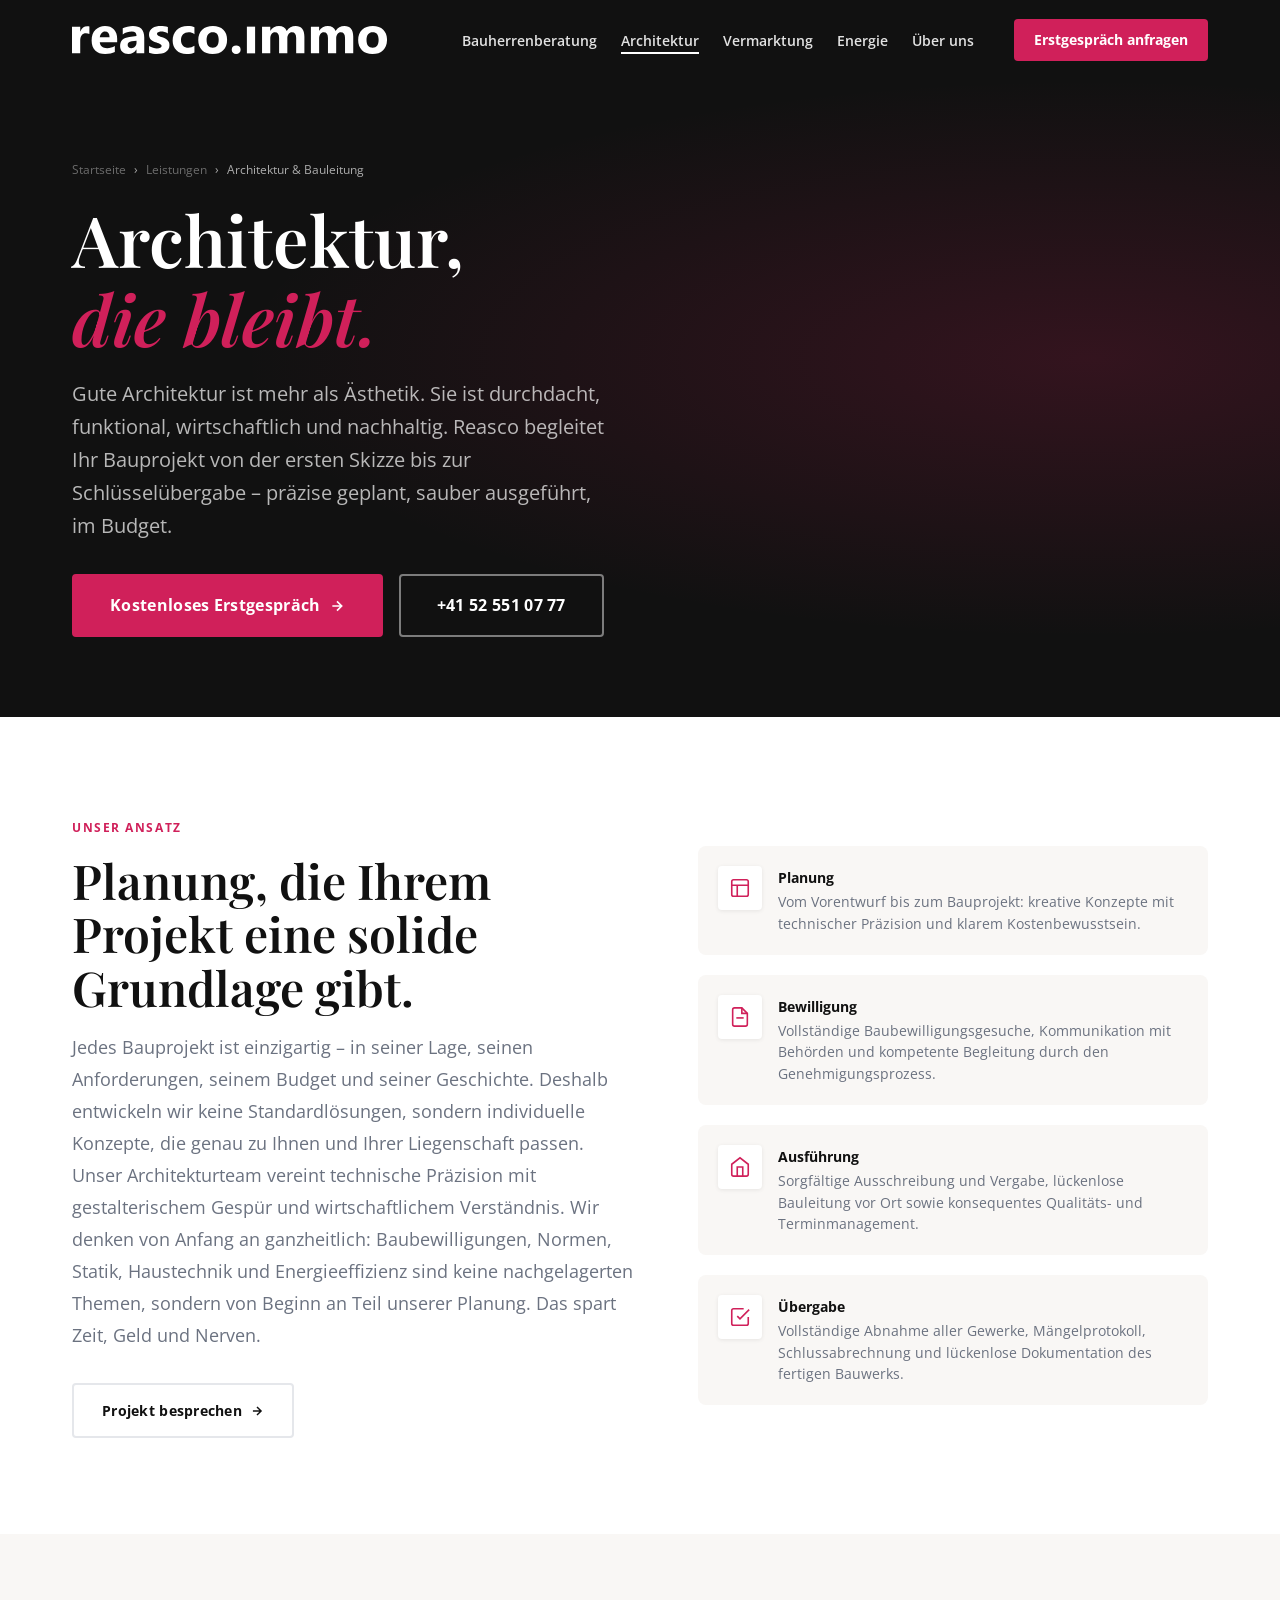
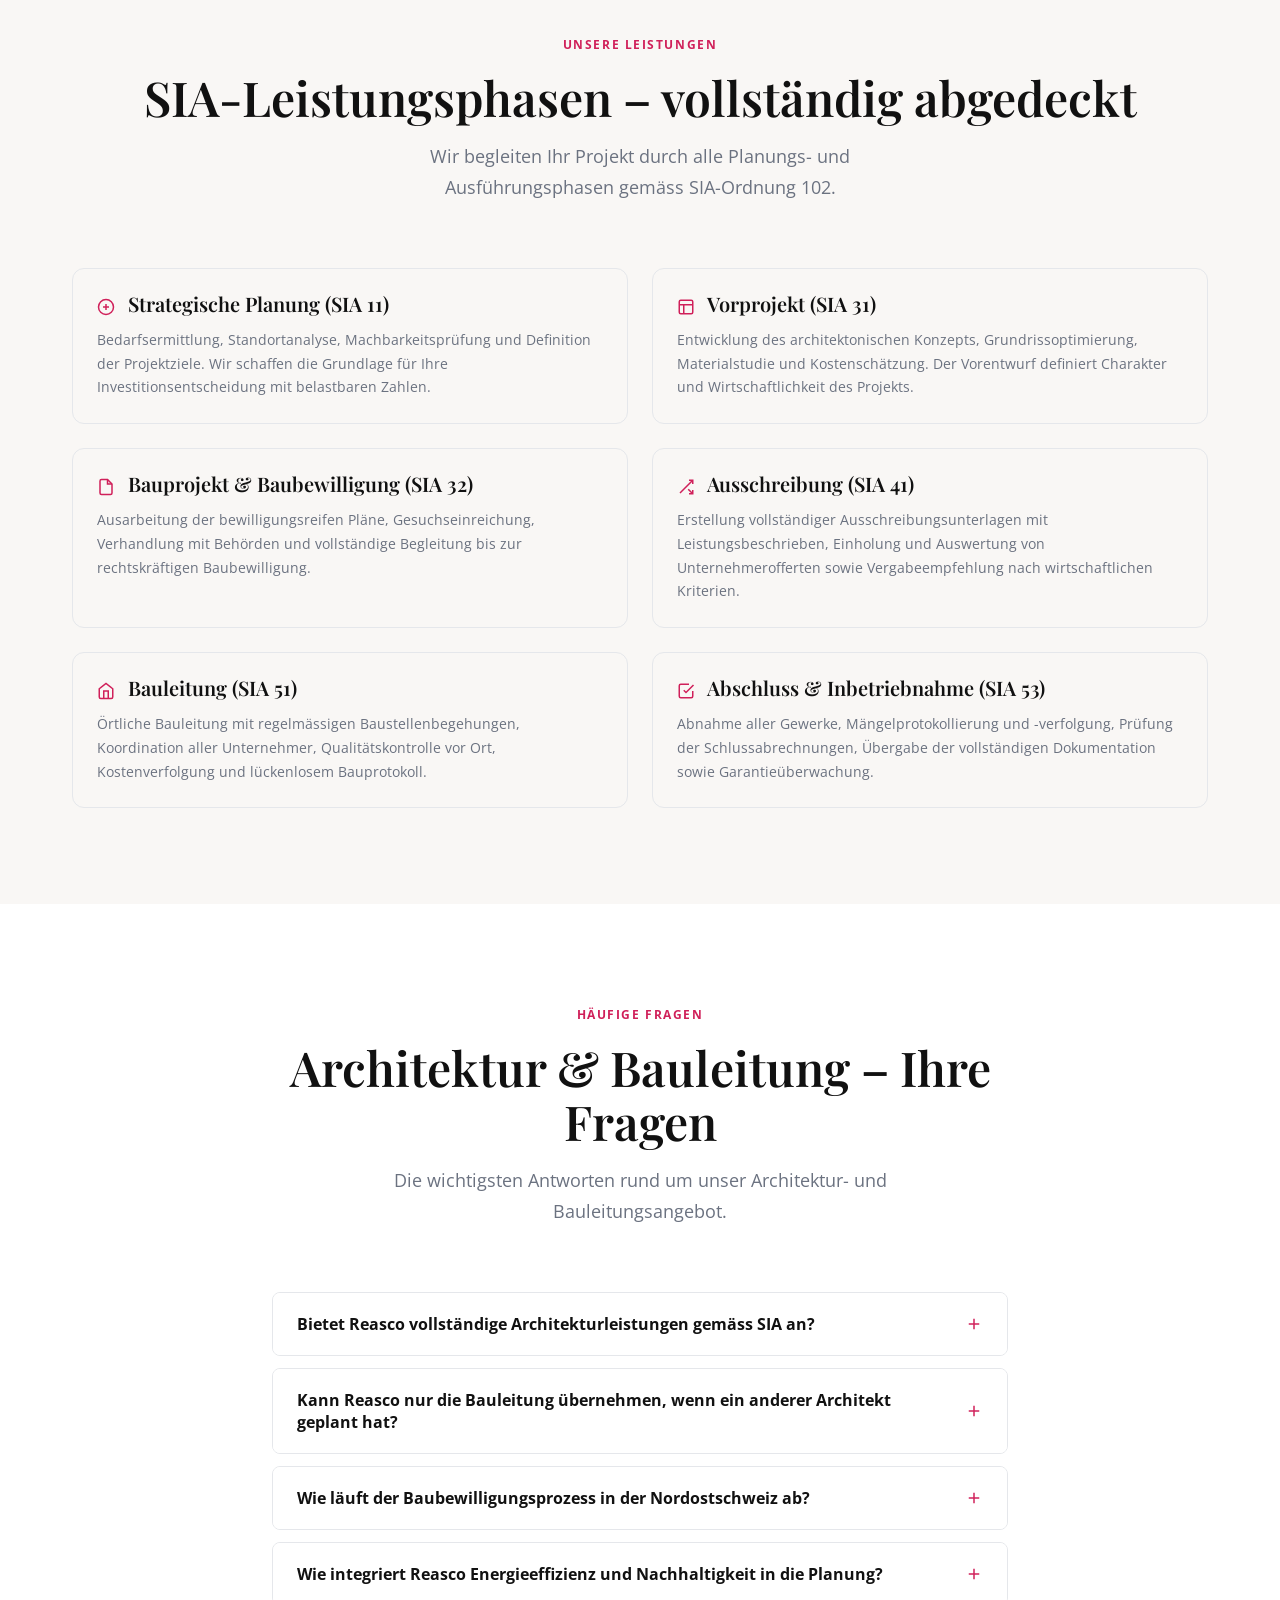
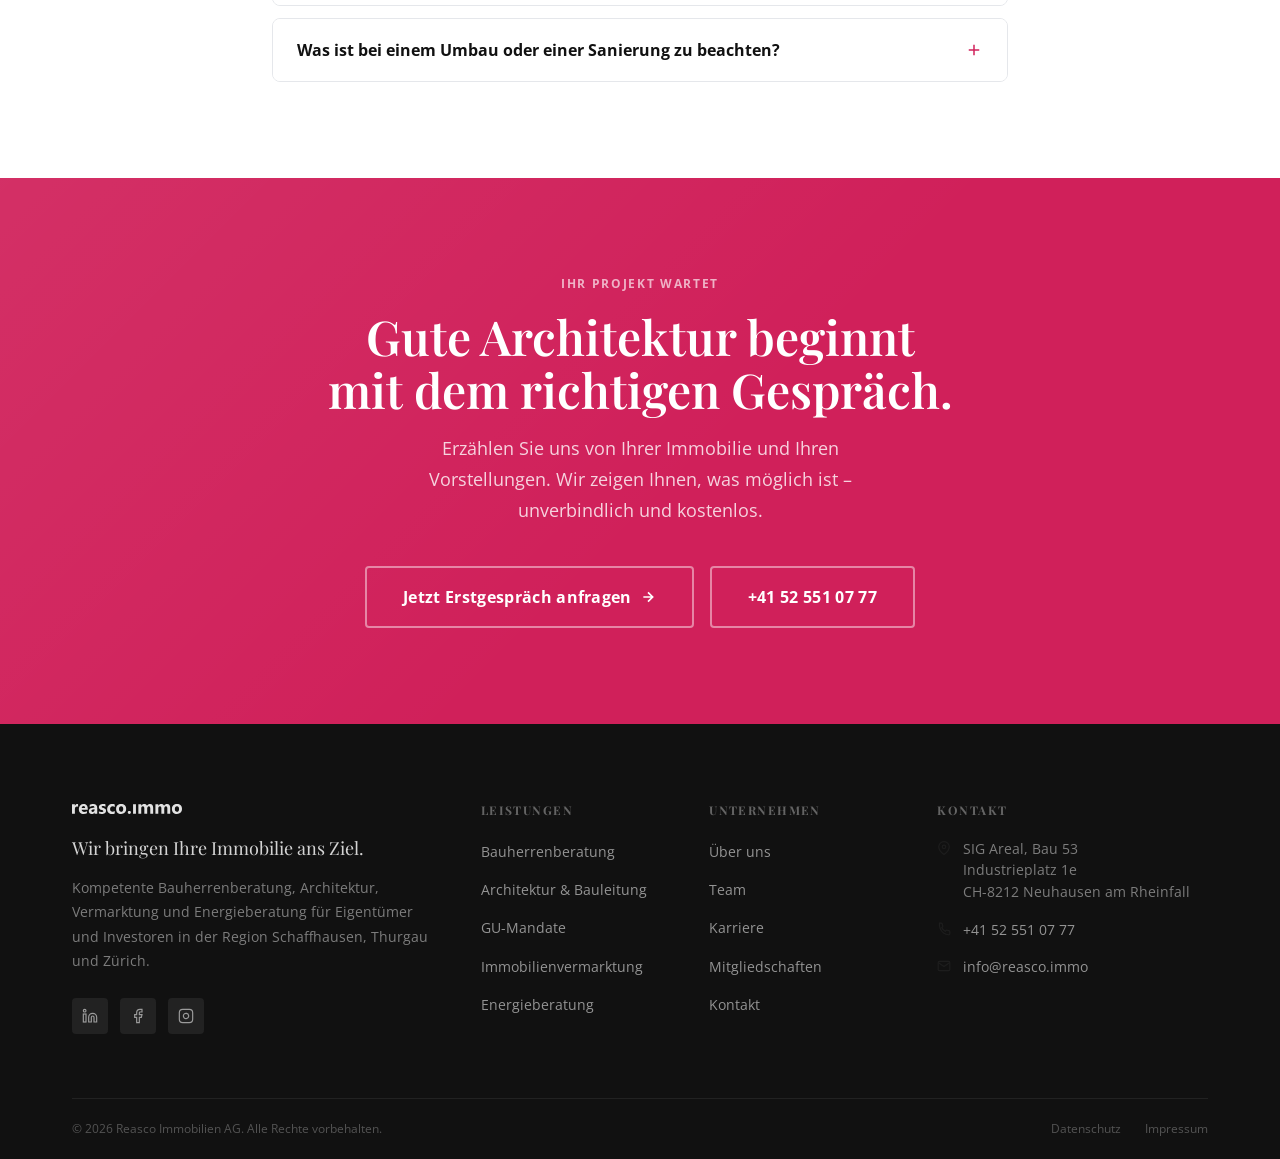
==== architektur-bauleitung/index.html @ f334bc17 "feat: initial website build – reasco.immo static site Complete production-ready static website for R" ====
<!DOCTYPE html>
<html lang="de">
<head>
  <meta charset="UTF-8">
  <meta name="viewport" content="width=device-width, initial-scale=1.0">
  <title>Architektur &amp; Bauleitung | Reasco Immobilien AG</title>
  <meta name="description" content="Architektur und Bauleitung aus einer Hand – von der Planung bis zur Schlüsselübergabe. Reasco begleitet Ihr Projekt durch alle SIA-Phasen in der Nordostschweiz.">
  <meta name="robots" content="index, follow">
  <link rel="canonical" href="https://reasco.immo/architektur-bauleitung/">

  <!-- Open Graph -->
  <meta property="og:type"        content="website">
  <meta property="og:url"         content="https://reasco.immo/architektur-bauleitung/">
  <meta property="og:title"       content="Architektur &amp; Bauleitung | Reasco Immobilien AG">
  <meta property="og:description" content="Architektur und Bauleitung aus einer Hand. Planung, Bewilligung, Ausführung – präzise und termingerecht in der Nordostschweiz.">
  <meta property="og:image"       content="../assets/images/hero-home.webp">

  <!-- Schema.org -->
  <script type="application/ld+json">
  {
    "@context": "https://schema.org",
    "@type": "Service",
    "name": "Architektur & Bauleitung",
    "provider": {
      "@type": "RealEstateAgent",
      "name": "Reasco Immobilien AG",
      "url": "https://reasco.immo"
    },
    "description": "Architektur und Bauleitung: Von der Planung über Baubewilligung bis zur Übergabe – professionell begleitet durch alle SIA-Leistungsphasen.",
    "areaServed": ["Schaffhausen", "Thurgau", "Zürich"]
  }
  </script>

  <link rel="preconnect" href="https://fonts.googleapis.com">
  <link rel="preconnect" href="https://fonts.gstatic.com" crossorigin>
  <link rel="stylesheet" href="../assets/css/style.css">
  <link rel="icon" href="../assets/images/logo.svg" type="image/svg+xml">
</head>
<body>

<!-- ═══════════════════════════════════════════════════
     NAVIGATION
═══════════════════════════════════════════════════ -->
<header class="site-header" role="banner">
  <nav class="nav container" aria-label="Hauptnavigation">
    <a href="../" class="nav__logo" aria-label="Reasco – Startseite">
      <img src="../assets/images/logo.svg" alt="Reasco Immobilien AG" width="140" height="26">
    </a>
    <ul class="nav__links" role="list">
      <li><a href="../bauherrenberatung/" class="nav__link">Bauherrenberatung</a></li>
      <li><a href="../architektur-bauleitung/" class="nav__link is-active">Architektur</a></li>
      <li><a href="../immobilienvermarktung/" class="nav__link">Vermarktung</a></li>
      <li><a href="../energieberatung/" class="nav__link">Energie</a></li>
      <li><a href="../ueber-uns/" class="nav__link">Über uns</a></li>
    </ul>
    <a href="../kontakt/" class="nav__cta">Erstgespräch anfragen</a>
    <button class="nav__hamburger" aria-label="Menü öffnen" aria-expanded="false" aria-controls="mobile-drawer">
      <span></span><span></span><span></span>
    </button>
  </nav>
</header>

<!-- Mobile Drawer -->
<div class="mobile-drawer" id="mobile-drawer" role="dialog" aria-modal="true" aria-label="Navigation">
  <div class="mobile-drawer__overlay"></div>
  <div class="mobile-drawer__panel">
    <div class="mobile-drawer__header">
      <img src="../assets/images/logo.svg" alt="Reasco" height="22">
      <button class="mobile-drawer__close" aria-label="Menü schließen">
        <svg width="20" height="20" viewBox="0 0 24 24" fill="none" stroke="currentColor" stroke-width="2"><path d="M18 6L6 18M6 6l12 12"/></svg>
      </button>
    </div>
    <ul class="mobile-drawer__links">
      <li><a href="../" class="mobile-drawer__link">Startseite</a></li>
      <li><a href="../bauherrenberatung/" class="mobile-drawer__link">Bauherrenberatung</a></li>
      <li><a href="../architektur-bauleitung/" class="mobile-drawer__link is-active">Architektur &amp; Bauleitung</a></li>
      <li><a href="../generalunternehmer-mandate/" class="mobile-drawer__link">GU-Mandate</a></li>
      <li><a href="../immobilienvermarktung/" class="mobile-drawer__link">Immobilienvermarktung</a></li>
      <li><a href="../energieberatung/" class="mobile-drawer__link">Energieberatung</a></li>
      <li><a href="../ueber-uns/" class="mobile-drawer__link">Über uns</a></li>
      <li><a href="../kontakt/" class="mobile-drawer__link">Kontakt</a></li>
    </ul>
    <div class="mobile-drawer__footer">
      <p>Sprechen Sie mit uns:</p>
      <a href="tel:+41525510777">+41 52 551 07 77</a>
    </div>
  </div>
</div>

<main id="main">

<!-- ═══════════════════════════════════════════════════
     PAGE HERO
═══════════════════════════════════════════════════ -->
<section class="page-hero" aria-labelledby="page-hero-heading">
  <div class="container">
    <div class="page-hero__inner">
      <nav class="page-hero__crumb" aria-label="Breadcrumb">
        <a href="../">Startseite</a>
        <span aria-hidden="true">›</span>
        <a href="../architektur-bauleitung/">Leistungen</a>
        <span aria-hidden="true">›</span>
        <span>Architektur &amp; Bauleitung</span>
      </nav>
      <h1 class="page-hero__h1 reveal" id="page-hero-heading">
        Architektur,<br>
        <em style="font-style:italic; color:var(--brand);">die bleibt.</em>
      </h1>
      <p class="page-hero__desc reveal reveal-delay-1">
        Gute Architektur ist mehr als Ästhetik. Sie ist durchdacht, funktional, wirtschaftlich und nachhaltig.
        Reasco begleitet Ihr Bauprojekt von der ersten Skizze bis zur Schlüsselübergabe –
        präzise geplant, sauber ausgeführt, im Budget.
      </p>
      <div class="btn-group reveal reveal-delay-2">
        <a href="../kontakt/" class="btn btn--primary btn--lg">
          Kostenloses Erstgespräch
          <svg width="16" height="16" viewBox="0 0 24 24" fill="none" stroke="currentColor" stroke-width="2.5"><path d="M5 12h14M12 5l7 7-7 7"/></svg>
        </a>
        <a href="tel:+41525510777" class="btn btn--outline-white btn--lg">+41 52 551 07 77</a>
      </div>
    </div>
  </div>
</section>

<!-- ═══════════════════════════════════════════════════
     SECTION 1 – SERVICE INTRO GRID
═══════════════════════════════════════════════════ -->
<section class="section" aria-labelledby="intro-heading">
  <div class="container">
    <div class="service-intro-grid">

      <!-- Left: Text -->
      <div>
        <span class="label reveal">Unser Ansatz</span>
        <h2 class="section-heading reveal reveal-delay-1" id="intro-heading">
          Planung, die Ihrem Projekt eine solide Grundlage gibt.
        </h2>
        <p class="about__text reveal reveal-delay-2">
          Jedes Bauprojekt ist einzigartig – in seiner Lage, seinen Anforderungen, seinem Budget und seiner
          Geschichte. Deshalb entwickeln wir keine Standardlösungen, sondern individuelle Konzepte, die genau
          zu Ihnen und Ihrer Liegenschaft passen. Unser Architekturteam vereint technische Präzision mit
          gestalterischem Gespür und wirtschaftlichem Verständnis. Wir denken von Anfang an ganzheitlich:
          Baubewilligungen, Normen, Statik, Haustechnik und Energieeffizienz sind keine nachgelagerten
          Themen, sondern von Beginn an Teil unserer Planung. Das spart Zeit, Geld und Nerven.
        </p>
        <a href="../kontakt/" class="btn btn--outline reveal reveal-delay-3">
          Projekt besprechen
          <svg width="14" height="14" viewBox="0 0 24 24" fill="none" stroke="currentColor" stroke-width="2.5"><path d="M5 12h14M12 5l7 7-7 7"/></svg>
        </a>
      </div>

      <!-- Right: Benefits -->
      <div class="service-intro__benefits reveal reveal-delay-1">

        <div class="service-benefit">
          <div class="service-benefit__icon" aria-hidden="true">
            <svg width="22" height="22" viewBox="0 0 24 24" fill="none" stroke="currentColor" stroke-width="1.75"><rect x="3" y="3" width="18" height="18" rx="2"/><path d="M3 9h18M9 21V9"/></svg>
          </div>
          <div>
            <div class="service-benefit__title">Planung</div>
            <div class="service-benefit__text">Vom Vorentwurf bis zum Bauprojekt: kreative Konzepte mit technischer Präzision und klarem Kostenbewusstsein.</div>
          </div>
        </div>

        <div class="service-benefit">
          <div class="service-benefit__icon" aria-hidden="true">
            <svg width="22" height="22" viewBox="0 0 24 24" fill="none" stroke="currentColor" stroke-width="1.75"><path d="M14 2H6a2 2 0 00-2 2v16a2 2 0 002 2h12a2 2 0 002-2V8z"/><polyline points="14 2 14 8 20 8"/><line x1="16" y1="13" x2="8" y2="13"/></svg>
          </div>
          <div>
            <div class="service-benefit__title">Bewilligung</div>
            <div class="service-benefit__text">Vollständige Baubewilligungsgesuche, Kommunikation mit Behörden und kompetente Begleitung durch den Genehmigungsprozess.</div>
          </div>
        </div>

        <div class="service-benefit">
          <div class="service-benefit__icon" aria-hidden="true">
            <svg width="22" height="22" viewBox="0 0 24 24" fill="none" stroke="currentColor" stroke-width="1.75"><path d="M3 9l9-7 9 7v11a2 2 0 01-2 2H5a2 2 0 01-2-2z"/><polyline points="9 22 9 12 15 12 15 22"/></svg>
          </div>
          <div>
            <div class="service-benefit__title">Ausführung</div>
            <div class="service-benefit__text">Sorgfältige Ausschreibung und Vergabe, lückenlose Bauleitung vor Ort sowie konsequentes Qualitäts- und Terminmanagement.</div>
          </div>
        </div>

        <div class="service-benefit">
          <div class="service-benefit__icon" aria-hidden="true">
            <svg width="22" height="22" viewBox="0 0 24 24" fill="none" stroke="currentColor" stroke-width="1.75"><path d="M9 11l3 3L22 4"/><path d="M21 12v7a2 2 0 01-2 2H5a2 2 0 01-2-2V5a2 2 0 012-2h11"/></svg>
          </div>
          <div>
            <div class="service-benefit__title">Übergabe</div>
            <div class="service-benefit__text">Vollständige Abnahme aller Gewerke, Mängelprotokoll, Schlussabrechnung und lückenlose Dokumentation des fertigen Bauwerks.</div>
          </div>
        </div>

      </div>
    </div>
  </div>
</section>

<!-- ═══════════════════════════════════════════════════
     SECTION 2 – SIA-LEISTUNGSPHASEN (WARM)
═══════════════════════════════════════════════════ -->
<section class="section section--warm" aria-labelledby="sia-heading">
  <div class="container">
    <div class="section-header section-header--center">
      <span class="label">Unsere Leistungen</span>
      <h2 class="section-heading reveal" id="sia-heading">SIA-Leistungsphasen – vollständig abgedeckt</h2>
      <p class="section-sub reveal reveal-delay-1">
        Wir begleiten Ihr Projekt durch alle Planungs- und Ausführungsphasen gemäss SIA-Ordnung 102.
      </p>
    </div>
    <div class="service-detail-grid">

      <article class="service-detail-item reveal">
        <h3>
          <svg width="18" height="18" viewBox="0 0 24 24" fill="none" stroke="currentColor" stroke-width="2" style="display:inline-block;vertical-align:middle;margin-right:8px;color:var(--brand)"><circle cx="12" cy="12" r="10"/><line x1="12" y1="8" x2="12" y2="16"/><line x1="8" y1="12" x2="16" y2="12"/></svg>
          Strategische Planung (SIA 11)
        </h3>
        <p>Bedarfsermittlung, Standortanalyse, Machbarkeitsprüfung und Definition der Projektziele. Wir schaffen die Grundlage für Ihre Investitionsentscheidung mit belastbaren Zahlen.</p>
      </article>

      <article class="service-detail-item reveal reveal-delay-1">
        <h3>
          <svg width="18" height="18" viewBox="0 0 24 24" fill="none" stroke="currentColor" stroke-width="2" style="display:inline-block;vertical-align:middle;margin-right:8px;color:var(--brand)"><rect x="3" y="3" width="18" height="18" rx="2"/><path d="M3 9h18M9 21V9"/></svg>
          Vorprojekt (SIA 31)
        </h3>
        <p>Entwicklung des architektonischen Konzepts, Grundrissoptimierung, Materialstudie und Kostenschätzung. Der Vorentwurf definiert Charakter und Wirtschaftlichkeit des Projekts.</p>
      </article>

      <article class="service-detail-item reveal reveal-delay-2">
        <h3>
          <svg width="18" height="18" viewBox="0 0 24 24" fill="none" stroke="currentColor" stroke-width="2" style="display:inline-block;vertical-align:middle;margin-right:8px;color:var(--brand)"><path d="M14 2H6a2 2 0 00-2 2v16a2 2 0 002 2h12a2 2 0 002-2V8z"/><polyline points="14 2 14 8 20 8"/></svg>
          Bauprojekt &amp; Baubewilligung (SIA 32)
        </h3>
        <p>Ausarbeitung der bewilligungsreifen Pläne, Gesuchseinreichung, Verhandlung mit Behörden und vollständige Begleitung bis zur rechtskräftigen Baubewilligung.</p>
      </article>

      <article class="service-detail-item reveal">
        <h3>
          <svg width="18" height="18" viewBox="0 0 24 24" fill="none" stroke="currentColor" stroke-width="2" style="display:inline-block;vertical-align:middle;margin-right:8px;color:var(--brand)"><path d="M16 3h5v5M4 20L21 3M21 16v5h-5M15 15l6 6"/></svg>
          Ausschreibung (SIA 41)
        </h3>
        <p>Erstellung vollständiger Ausschreibungsunterlagen mit Leistungsbeschrieben, Einholung und Auswertung von Unternehmerofferten sowie Vergabeempfehlung nach wirtschaftlichen Kriterien.</p>
      </article>

      <article class="service-detail-item reveal reveal-delay-1">
        <h3>
          <svg width="18" height="18" viewBox="0 0 24 24" fill="none" stroke="currentColor" stroke-width="2" style="display:inline-block;vertical-align:middle;margin-right:8px;color:var(--brand)"><path d="M3 9l9-7 9 7v11a2 2 0 01-2 2H5a2 2 0 01-2-2z"/><polyline points="9 22 9 12 15 12 15 22"/></svg>
          Bauleitung (SIA 51)
        </h3>
        <p>Örtliche Bauleitung mit regelmässigen Baustellenbegehungen, Koordination aller Unternehmer, Qualitätskontrolle vor Ort, Kostenverfolgung und lückenlosem Bauprotokoll.</p>
      </article>

      <article class="service-detail-item reveal reveal-delay-2">
        <h3>
          <svg width="18" height="18" viewBox="0 0 24 24" fill="none" stroke="currentColor" stroke-width="2" style="display:inline-block;vertical-align:middle;margin-right:8px;color:var(--brand)"><path d="M9 11l3 3L22 4"/><path d="M21 12v7a2 2 0 01-2 2H5a2 2 0 01-2-2V5a2 2 0 012-2h11"/></svg>
          Abschluss &amp; Inbetriebnahme (SIA 53)
        </h3>
        <p>Abnahme aller Gewerke, Mängelprotokollierung und -verfolgung, Prüfung der Schlussabrechnungen, Übergabe der vollständigen Dokumentation sowie Garantieüberwachung.</p>
      </article>

    </div>
  </div>
</section>

<!-- ═══════════════════════════════════════════════════
     SECTION 3 – FAQ
═══════════════════════════════════════════════════ -->
<section class="section" aria-labelledby="faq-heading">
  <div class="container container--narrow">
    <div class="section-header section-header--center">
      <span class="label">Häufige Fragen</span>
      <h2 class="section-heading reveal" id="faq-heading">Architektur &amp; Bauleitung – Ihre Fragen</h2>
      <p class="section-sub reveal reveal-delay-1">
        Die wichtigsten Antworten rund um unser Architektur- und Bauleitungsangebot.
      </p>
    </div>
    <div class="faq-list reveal reveal-delay-2">

      <div class="faq-item">
        <button class="faq-item__q" aria-expanded="false">
          Bietet Reasco vollständige Architekturleistungen gemäss SIA an?
          <svg width="18" height="18" viewBox="0 0 24 24" fill="none" stroke="currentColor" stroke-width="2"><line x1="12" y1="5" x2="12" y2="19"/><line x1="5" y1="12" x2="19" y2="12"/></svg>
        </button>
        <div class="faq-item__a">
          <p>Ja. Reasco deckt sämtliche Leistungsphasen der SIA-Ordnung 102 ab – von der strategischen Planung (SIA 11) über Vor- und Bauprojekt (SIA 31/32), Ausschreibung (SIA 41) und örtliche Bauleitung (SIA 51) bis zum Abschluss (SIA 53). Wir bieten sowohl das vollständige Leistungspaket als auch einzelne Phasen nach Bedarf an.</p>
        </div>
      </div>

      <div class="faq-item">
        <button class="faq-item__q" aria-expanded="false">
          Kann Reasco nur die Bauleitung übernehmen, wenn ein anderer Architekt geplant hat?
          <svg width="18" height="18" viewBox="0 0 24 24" fill="none" stroke="currentColor" stroke-width="2"><line x1="12" y1="5" x2="12" y2="19"/><line x1="5" y1="12" x2="19" y2="12"/></svg>
        </button>
        <div class="faq-item__a">
          <p>Selbstverständlich. Wir übernehmen auch die örtliche Bauleitung für Projekte, bei denen die Planung bereits durch einen anderen Architekten oder ein externes Planungsbüro erstellt wurde. In einem Übergabegespräch erfassen wir den aktuellen Projektstand, prüfen die Unterlagen und stellen einen nahtlosen Übergang sicher.</p>
        </div>
      </div>

      <div class="faq-item">
        <button class="faq-item__q" aria-expanded="false">
          Wie läuft der Baubewilligungsprozess in der Nordostschweiz ab?
          <svg width="18" height="18" viewBox="0 0 24 24" fill="none" stroke="currentColor" stroke-width="2"><line x1="12" y1="5" x2="12" y2="19"/><line x1="5" y1="12" x2="19" y2="12"/></svg>
        </button>
        <div class="faq-item__a">
          <p>Der Baubewilligungsprozess variiert je nach Kanton und Gemeinde, folgt aber grundsätzlich einem ähnlichen Schema: Gesucheinreichung, öffentliche Auflage, Einsprachefrist und schliesslich die Verfügung der Baubewilligung. Dank unserer langjährigen Erfahrung in den Kantonen Schaffhausen, Thurgau und Zürich kennen wir die lokalen Anforderungen und Zuständigkeiten genau – das beschleunigt den Prozess erheblich.</p>
        </div>
      </div>

      <div class="faq-item">
        <button class="faq-item__q" aria-expanded="false">
          Wie integriert Reasco Energieeffizienz und Nachhaltigkeit in die Planung?
          <svg width="18" height="18" viewBox="0 0 24 24" fill="none" stroke="currentColor" stroke-width="2"><line x1="12" y1="5" x2="12" y2="19"/><line x1="5" y1="12" x2="19" y2="12"/></svg>
        </button>
        <div class="faq-item__a">
          <p>Nachhaltigkeit ist für uns kein Zusatz, sondern integraler Bestandteil jeder Planung. Unser internes Energieteam arbeitet von Beginn an mit den Architekten zusammen: Gebäudehülle, Haustechnik, Wärmedämmung und erneuerbare Energien werden ganzheitlich betrachtet. So erreichen wir optimale Energiebilanz und maximale Fördermittelausschöpfung – ohne Kompromisse bei der Gestaltung.</p>
        </div>
      </div>

      <div class="faq-item">
        <button class="faq-item__q" aria-expanded="false">
          Was ist bei einem Umbau oder einer Sanierung zu beachten?
          <svg width="18" height="18" viewBox="0 0 24 24" fill="none" stroke="currentColor" stroke-width="2"><line x1="12" y1="5" x2="12" y2="19"/><line x1="5" y1="12" x2="19" y2="12"/></svg>
        </button>
        <div class="faq-item__a">
          <p>Bei Umbau- und Sanierungsprojekten sind oft unerwartete Überraschungen vorprogrammiert: Schadstoffbelastungen, statische Schwachstellen oder veraltete Leitungen. Reasco führt vor jedem Umbau eine sorgfältige Bestandsaufnahme durch und plant entsprechend vorausschauend. Das minimiert Risiken, hält das Budget im Griff und sorgt für einen reibungslosen Bauablauf.</p>
        </div>
      </div>

    </div>
  </div>
</section>

<!-- ═══════════════════════════════════════════════════
     CTA BANNER
═══════════════════════════════════════════════════ -->
<section class="cta-banner" aria-labelledby="cta-heading">
  <div class="container">
    <p class="cta-banner__eyebrow">Ihr Projekt wartet</p>
    <h2 class="cta-banner__h2 reveal" id="cta-heading">
      Gute Architektur beginnt<br>mit dem richtigen Gespräch.
    </h2>
    <p class="cta-banner__sub reveal reveal-delay-1">
      Erzählen Sie uns von Ihrer Immobilie und Ihren Vorstellungen.
      Wir zeigen Ihnen, was möglich ist – unverbindlich und kostenlos.
    </p>
    <div class="btn-group reveal reveal-delay-2" style="justify-content:center;">
      <a href="../kontakt/" class="btn btn--outline-white btn--lg">
        Jetzt Erstgespräch anfragen
        <svg width="16" height="16" viewBox="0 0 24 24" fill="none" stroke="currentColor" stroke-width="2.5"><path d="M5 12h14M12 5l7 7-7 7"/></svg>
      </a>
      <a href="tel:+41525510777" class="btn btn--outline-white btn--lg">+41 52 551 07 77</a>
    </div>
  </div>
</section>

</main>

<!-- ═══════════════════════════════════════════════════
     FOOTER
═══════════════════════════════════════════════════ -->
<footer class="site-footer" role="contentinfo">
  <div class="container">
    <div class="footer-grid">
      <div>
        <img src="../assets/images/logo.svg" alt="Reasco Immobilien AG" class="footer__logo" width="110" height="20">
        <p class="footer__tagline">Wir bringen Ihre Immobilie ans Ziel.</p>
        <p class="footer__desc">
          Kompetente Bauherrenberatung, Architektur, Vermarktung und
          Energieberatung für Eigentümer und Investoren in der Region
          Schaffhausen, Thurgau und Zürich.
        </p>
        <div class="footer__social" aria-label="Social Media">
          <a href="https://www.linkedin.com" class="footer__social-link" aria-label="LinkedIn" rel="noopener noreferrer" target="_blank">
            <svg width="16" height="16" viewBox="0 0 24 24" fill="none" stroke="currentColor" stroke-width="1.75"><path d="M16 8a6 6 0 016 6v7h-4v-7a2 2 0 00-2-2 2 2 0 00-2 2v7h-4v-7a6 6 0 016-6z"/><rect x="2" y="9" width="4" height="12"/><circle cx="4" cy="4" r="2"/></svg>
          </a>
          <a href="https://www.facebook.com" class="footer__social-link" aria-label="Facebook" rel="noopener noreferrer" target="_blank">
            <svg width="16" height="16" viewBox="0 0 24 24" fill="none" stroke="currentColor" stroke-width="1.75"><path d="M18 2h-3a5 5 0 00-5 5v3H7v4h3v8h4v-8h3l1-4h-4V7a1 1 0 011-1h3z"/></svg>
          </a>
          <a href="https://www.instagram.com" class="footer__social-link" aria-label="Instagram" rel="noopener noreferrer" target="_blank">
            <svg width="16" height="16" viewBox="0 0 24 24" fill="none" stroke="currentColor" stroke-width="1.75"><rect x="2" y="2" width="20" height="20" rx="5"/><path d="M16 11.37A4 4 0 1112.63 8 4 4 0 0116 11.37z"/><line x1="17.5" y1="6.5" x2="17.51" y2="6.5"/></svg>
          </a>
        </div>
      </div>
      <nav aria-label="Leistungen">
        <h3 class="footer-nav__title">Leistungen</h3>
        <ul class="footer-nav__list">
          <li><a href="../bauherrenberatung/" class="footer-nav__link">Bauherrenberatung</a></li>
          <li><a href="../architektur-bauleitung/" class="footer-nav__link">Architektur &amp; Bauleitung</a></li>
          <li><a href="../generalunternehmer-mandate/" class="footer-nav__link">GU-Mandate</a></li>
          <li><a href="../immobilienvermarktung/" class="footer-nav__link">Immobilienvermarktung</a></li>
          <li><a href="../energieberatung/" class="footer-nav__link">Energieberatung</a></li>
        </ul>
      </nav>
      <nav aria-label="Unternehmen">
        <h3 class="footer-nav__title">Unternehmen</h3>
        <ul class="footer-nav__list">
          <li><a href="../ueber-uns/" class="footer-nav__link">Über uns</a></li>
          <li><a href="../ueber-uns/#team" class="footer-nav__link">Team</a></li>
          <li><a href="../ueber-uns/#karriere" class="footer-nav__link">Karriere</a></li>
          <li><a href="../ueber-uns/#mitgliedschaften" class="footer-nav__link">Mitgliedschaften</a></li>
          <li><a href="../kontakt/" class="footer-nav__link">Kontakt</a></li>
        </ul>
      </nav>
      <div>
        <h3 class="footer-nav__title">Kontakt</h3>
        <div class="footer-contact__item">
          <svg width="14" height="14" viewBox="0 0 24 24" fill="none" stroke="currentColor" stroke-width="2" aria-hidden="true"><path d="M21 10c0 7-9 13-9 13S3 17 3 10a9 9 0 0118 0z"/><circle cx="12" cy="10" r="3"/></svg>
          <p>SIG Areal, Bau 53<br>Industrieplatz 1e<br>CH-8212 Neuhausen am Rheinfall</p>
        </div>
        <div class="footer-contact__item">
          <svg width="14" height="14" viewBox="0 0 24 24" fill="none" stroke="currentColor" stroke-width="2" aria-hidden="true"><path d="M22 16.92v3a2 2 0 01-2.18 2 19.79 19.79 0 01-8.63-3.07A19.5 19.5 0 014.11 2h3a2 2 0 012 1.72c.127.96.361 1.903.7 2.81a2 2 0 01-.45 2.11L8.09 9.91a16 16 0 006 6l1.27-1.27a2 2 0 012.11-.45c.907.339 1.85.573 2.81.7A2 2 0 0122 16.92z"/></svg>
          <a href="tel:+41525510777">+41 52 551 07 77</a>
        </div>
        <div class="footer-contact__item">
          <svg width="14" height="14" viewBox="0 0 24 24" fill="none" stroke="currentColor" stroke-width="2" aria-hidden="true"><path d="M4 4h16c1.1 0 2 .9 2 2v12c0 1.1-.9 2-2 2H4c-1.1 0-2-.9-2-2V6c0-1.1.9-2 2-2z"/><polyline points="22,6 12,13 2,6"/></svg>
          <a href="mailto:info@reasco.immo">info@reasco.immo</a>
        </div>
      </div>
    </div>
    <div class="footer-bottom">
      <p class="footer-bottom__copy">
        &copy; <script>document.write(new Date().getFullYear())</script> Reasco Immobilien AG. Alle Rechte vorbehalten.
      </p>
      <nav class="footer-bottom__legal" aria-label="Rechtliches">
        <a href="../datenschutz/">Datenschutz</a>
        <a href="../impressum/">Impressum</a>
      </nav>
    </div>
  </div>
</footer>

<script src="../assets/js/main.js" defer></script>
</body>
</html>
---- assets/css/style.css ----
/* ============================================================
   REASCO IMMOBILIEN AG – Design System
   Swiss Editorial Precision
   ============================================================ */

/* Google Fonts */
@import url('https://fonts.googleapis.com/css2?family=Playfair+Display:ital,wght@0,400;0,600;0,700;1,400;1,600&family=Open+Sans:wght@300;400;600;700&display=swap');

/* ===== DESIGN TOKENS ===== */
:root {
  --brand:        #D0205A;
  --brand-dark:   #A8184A;
  --brand-light:  #fce8ef;

  --dark:         #111111;
  --text:         #2C2C2C;
  --muted:        #6B7280;
  --subtle:       #9CA3AF;
  --border:       #E5E7EB;

  --bg:           #FFFFFF;
  --bg-warm:      #F9F7F5;
  --bg-dark:      #111111;

  --font-display: 'Playfair Display', Georgia, serif;
  --font-body:    'Open Sans', system-ui, sans-serif;

  --text-xs:   0.75rem;
  --text-sm:   0.875rem;
  --text-base: 1rem;
  --text-lg:   1.125rem;
  --text-xl:   1.25rem;
  --text-2xl:  1.5rem;
  --text-3xl:  1.875rem;
  --text-4xl:  2.25rem;
  --text-5xl:  3rem;
  --text-6xl:  3.75rem;
  --text-7xl:  4.5rem;

  --space-1:  0.25rem;
  --space-2:  0.5rem;
  --space-3:  0.75rem;
  --space-4:  1rem;
  --space-5:  1.25rem;
  --space-6:  1.5rem;
  --space-8:  2rem;
  --space-10: 2.5rem;
  --space-12: 3rem;
  --space-16: 4rem;
  --space-20: 5rem;
  --space-24: 6rem;
  --space-32: 8rem;

  --shadow-xs: 0 1px 2px rgba(0,0,0,.05);
  --shadow-sm: 0 1px 4px rgba(0,0,0,.08);
  --shadow-md: 0 4px 16px rgba(0,0,0,.10);
  --shadow-lg: 0 8px 32px rgba(0,0,0,.12);
  --shadow-xl: 0 16px 64px rgba(0,0,0,.14);

  --radius-sm:   4px;
  --radius-md:   8px;
  --radius-lg:   12px;
  --radius-xl:   16px;
  --radius-2xl:  24px;
  --radius-full: 9999px;

  --transition-fast: 0.15s ease;
  --transition-base: 0.25s ease;
  --transition-slow: 0.4s cubic-bezier(.4,0,.2,1);

  --nav-height: 80px;
}

/* ===== RESET ===== */
*, *::before, *::after { box-sizing: border-box; margin: 0; padding: 0; }
html { scroll-behavior: smooth; -webkit-text-size-adjust: 100%; }
body {
  font-family: var(--font-body);
  font-size: var(--text-base);
  line-height: 1.65;
  color: var(--text);
  background: var(--bg);
  overflow-x: hidden;
  -webkit-font-smoothing: antialiased;
}
img, video { max-width: 100%; height: auto; display: block; }
a { color: inherit; text-decoration: none; }
ul, ol { list-style: none; }
button { border: none; background: none; cursor: pointer; font-family: inherit; }
input, select, textarea { font-family: inherit; }

/* ===== UTILITIES ===== */
.container {
  max-width: 1200px;
  margin-inline: auto;
  padding-inline: clamp(var(--space-5), 4vw, var(--space-8));
}
.container--narrow { max-width: 800px; }
.sr-only { position: absolute; width: 1px; height: 1px; overflow: hidden; clip: rect(0,0,0,0); }

/* ===== TYPOGRAPHY ===== */
h1,h2,h3,h4,h5,h6 { font-family: var(--font-display); line-height: 1.12; color: var(--dark); font-weight: 600; }

.label {
  display: inline-block;
  font-family: var(--font-body);
  font-size: var(--text-xs);
  font-weight: 700;
  letter-spacing: 0.13em;
  text-transform: uppercase;
  color: var(--brand);
  margin-bottom: var(--space-4);
}
.label--light { color: rgba(255,255,255,.65); }
.label--muted  { color: var(--muted); }

.section-heading {
  font-size: clamp(var(--text-3xl), 4.5vw, var(--text-5xl));
  margin-bottom: var(--space-4);
}
.section-sub {
  font-size: var(--text-lg);
  line-height: 1.75;
  color: var(--muted);
  max-width: 58ch;
}
.section-header { margin-bottom: var(--space-16); }
.section-header--center { text-align: center; }
.section-header--center .section-sub { margin-inline: auto; }

/* ===== BUTTONS ===== */
.btn {
  display: inline-flex;
  align-items: center;
  gap: var(--space-2);
  padding: .875rem 1.75rem;
  border-radius: var(--radius-sm);
  font-size: var(--text-sm);
  font-weight: 700;
  letter-spacing: .02em;
  border: 2px solid transparent;
  transition: all var(--transition-base);
  cursor: pointer;
  white-space: nowrap;
}
.btn--primary { background: var(--brand); color: #fff; border-color: var(--brand); }
.btn--primary:hover { background: var(--brand-dark); border-color: var(--brand-dark); transform: translateY(-1px); box-shadow: 0 6px 24px rgba(208,32,90,.3); }
.btn--outline  { background: transparent; color: var(--dark); border-color: var(--border); }
.btn--outline:hover { border-color: var(--dark); background: var(--dark); color: #fff; }
.btn--outline-white { background: transparent; color: #fff; border-color: rgba(255,255,255,.45); }
.btn--outline-white:hover { background: rgba(255,255,255,.1); border-color: #fff; }
.btn--lg { padding: 1rem 2.25rem; font-size: var(--text-base); }

.btn-group { display: flex; gap: var(--space-4); flex-wrap: wrap; align-items: center; }

/* Arrow icon */
.btn svg, .link-arrow svg { transition: transform var(--transition-base); }
.btn:hover svg, .link-arrow:hover svg { transform: translateX(4px); }

.link-arrow {
  display: inline-flex;
  align-items: center;
  gap: var(--space-2);
  font-size: var(--text-sm);
  font-weight: 700;
  color: var(--brand);
}
.link-arrow:hover { gap: var(--space-3); }

/* ===== SECTION ===== */
.section { padding: var(--space-24) 0; }
.section--sm   { padding: var(--space-16) 0; }
.section--warm { background: var(--bg-warm); }
.section--dark { background: var(--bg-dark); color: rgba(255,255,255,.8); }
.section--dark h1,.section--dark h2,.section--dark h3,.section--dark h4 { color: #fff; }
.section--dark .section-sub { color: rgba(255,255,255,.55); }

/* ===== NAVIGATION ===== */
.site-header {
  position: fixed; top: 0; left: 0; right: 0;
  z-index: 100; height: var(--nav-height);
  transition: background var(--transition-slow), box-shadow var(--transition-slow);
}
.site-header.is-scrolled {
  background: rgba(255,255,255,.97);
  backdrop-filter: blur(16px);
  -webkit-backdrop-filter: blur(16px);
  box-shadow: 0 1px 0 var(--border);
}
.nav {
  height: 100%;
  display: flex; align-items: center; gap: var(--space-8);
}
.nav__logo img { height: 28px; width: auto; transition: filter var(--transition-base); }
.site-header:not(.is-scrolled) .nav__logo img { filter: brightness(0) invert(1); }
.nav__links { display: flex; align-items: center; gap: var(--space-6); margin-left: auto; }
.nav__link {
  font-size: var(--text-sm); font-weight: 600; color: var(--dark);
  transition: color var(--transition-fast);
  position: relative; padding-bottom: 2px;
}
.nav__link::after {
  content: ''; position: absolute; bottom: -2px; left: 0;
  width: 0; height: 2px; background: var(--brand);
  transition: width var(--transition-base);
}
.nav__link:hover::after,.nav__link.is-active::after { width: 100%; }
.nav__link:hover,.nav__link.is-active { color: var(--brand); }
.site-header:not(.is-scrolled) .nav__link { color: rgba(255,255,255,.88); }
.site-header:not(.is-scrolled) .nav__link:hover { color: #fff; }
.site-header:not(.is-scrolled) .nav__link::after { background: #fff; }
.nav__cta {
  margin-left: var(--space-2);
  padding: .6rem 1.25rem;
  background: var(--brand); color: #fff !important;
  border-radius: var(--radius-sm); font-size: var(--text-sm); font-weight: 700;
  transition: all var(--transition-base);
}
.nav__cta::after { display: none !important; }
.nav__cta:hover { background: var(--brand-dark); transform: translateY(-1px); color: #fff !important; }
.nav__hamburger {
  display: none; flex-direction: column; gap: 5px;
  padding: var(--space-2); margin-left: auto;
}
.nav__hamburger span {
  display: block; width: 24px; height: 2px;
  background: currentColor; border-radius: 2px;
  transition: all var(--transition-base);
}
.site-header:not(.is-scrolled) .nav__hamburger { color: #fff; }
.nav__hamburger.is-open span:nth-child(1) { transform: translateY(7px) rotate(45deg); }
.nav__hamburger.is-open span:nth-child(2) { opacity: 0; transform: scaleX(0); }
.nav__hamburger.is-open span:nth-child(3) { transform: translateY(-7px) rotate(-45deg); }

/* Mobile Drawer */
.mobile-drawer { position: fixed; inset: 0; z-index: 99; pointer-events: none; }
.mobile-drawer.is-open { pointer-events: all; }
.mobile-drawer__overlay {
  position: absolute; inset: 0; background: rgba(0,0,0,.55);
  opacity: 0; transition: opacity var(--transition-slow);
}
.mobile-drawer.is-open .mobile-drawer__overlay { opacity: 1; }
.mobile-drawer__panel {
  position: absolute; top: 0; right: 0;
  width: min(360px, 88vw); height: 100%;
  background: #fff; padding: var(--space-6);
  overflow-y: auto;
  transform: translateX(100%);
  transition: transform var(--transition-slow);
}
.mobile-drawer.is-open .mobile-drawer__panel { transform: none; }
.mobile-drawer__header {
  display: flex; align-items: center; justify-content: space-between;
  padding-top: calc(var(--nav-height) - var(--space-4));
  margin-bottom: var(--space-8);
}
.mobile-drawer__close {
  width: 40px; height: 40px;
  display: flex; align-items: center; justify-content: center;
  border-radius: 50%; background: var(--bg-warm);
  transition: background var(--transition-fast);
}
.mobile-drawer__close:hover { background: var(--border); }
.mobile-drawer__links { display: flex; flex-direction: column; margin-bottom: var(--space-8); }
.mobile-drawer__link {
  display: block; padding: var(--space-3) var(--space-4);
  font-size: var(--text-lg); font-weight: 600; color: var(--dark);
  border-radius: var(--radius-md); transition: all var(--transition-fast);
}
.mobile-drawer__link:hover,.mobile-drawer__link.is-active { background: var(--bg-warm); color: var(--brand); }
.mobile-drawer__footer {
  padding-top: var(--space-6);
  border-top: 1px solid var(--border);
}
.mobile-drawer__footer p { font-size: var(--text-sm); color: var(--muted); margin-bottom: var(--space-2); }
.mobile-drawer__footer a { font-size: var(--text-sm); color: var(--brand); font-weight: 600; }

/* ===== HERO ===== */
.hero {
  min-height: 100svh; position: relative;
  display: flex; align-items: center;
  padding-top: var(--nav-height);
  overflow: hidden;
}
.hero__bg { position: absolute; inset: 0; z-index: 0; }
.hero__bg img { width: 100%; height: 100%; object-fit: cover; object-position: center 35%; }
.hero__overlay {
  position: absolute; inset: 0;
  background: linear-gradient(110deg, rgba(10,10,10,.75) 0%, rgba(10,10,10,.48) 55%, rgba(10,10,10,.18) 100%);
}
.hero__content { position: relative; z-index: 1; max-width: 680px; color: #fff; }
.hero__eyebrow {
  display: inline-flex; align-items: center; gap: var(--space-4);
  font-size: var(--text-xs); font-weight: 700; letter-spacing: .15em;
  text-transform: uppercase; color: rgba(255,255,255,.72); margin-bottom: var(--space-5);
}
.hero__eyebrow::before {
  content: ''; display: block; width: 32px; height: 1px; background: var(--brand);
}
.hero__h1 {
  font-size: clamp(2.6rem, 6vw, 4.75rem);
  font-weight: 600; line-height: 1.06; color: #fff; margin-bottom: var(--space-6);
}
.hero__h1 em { font-style: italic; color: var(--brand); }
.hero__desc {
  font-size: var(--text-lg); line-height: 1.72;
  color: rgba(255,255,255,.8); max-width: 510px; margin-bottom: var(--space-10);
}
.hero__ctas { margin-bottom: var(--space-16); }
.hero__stats {
  display: grid; grid-template-columns: repeat(4, auto);
  gap: var(--space-8); justify-content: start;
  padding-top: var(--space-8); border-top: 1px solid rgba(255,255,255,.15);
}
.hero-stat__num {
  font-family: var(--font-display); font-size: var(--text-3xl);
  font-weight: 700; color: #fff; line-height: 1; margin-bottom: var(--space-1);
}
.hero-stat__label { font-size: 10px; color: rgba(255,255,255,.55); letter-spacing: .08em; text-transform: uppercase; }
.hero__scroll {
  position: absolute; bottom: var(--space-8); left: 50%;
  transform: translateX(-50%); z-index: 1;
  display: flex; flex-direction: column; align-items: center; gap: var(--space-2);
  color: rgba(255,255,255,.45); font-size: var(--text-xs); letter-spacing: .1em;
  animation: bounce 2.2s ease infinite;
}
@keyframes bounce { 0%,100%{transform:translateX(-50%) translateY(0)} 55%{transform:translateX(-50%) translateY(7px)} }

/* ===== TRUST STRIP ===== */
.trust-strip { padding: var(--space-6) 0; border-bottom: 1px solid var(--border); }
.trust-strip__inner { display: flex; align-items: center; gap: var(--space-6); flex-wrap: wrap; }
.trust-strip__label { font-size: var(--text-xs); font-weight: 700; letter-spacing: .1em; text-transform: uppercase; color: var(--subtle); white-space: nowrap; }
.trust-strip__sep { width: 1px; height: 20px; background: var(--border); }
.trust-strip__badges { display: flex; align-items: center; gap: var(--space-5); flex-wrap: wrap; }
.trust-badge {
  display: flex; align-items: center; gap: var(--space-2);
  font-size: var(--text-sm); font-weight: 600; color: var(--muted);
  transition: color var(--transition-fast);
}
.trust-badge:hover { color: var(--dark); }
.trust-badge__icon {
  min-width: 36px; height: 28px;
  background: var(--bg-warm); border-radius: var(--radius-sm);
  display: flex; align-items: center; justify-content: center;
  font-size: 10px; font-weight: 900; color: var(--dark); padding: 0 var(--space-2);
}

/* ===== SERVICE CARDS ===== */
.services-grid { display: grid; grid-template-columns: repeat(3, 1fr); gap: var(--space-6); }
.service-card {
  padding: var(--space-8);
  background: var(--bg); border: 1px solid var(--border);
  border-radius: var(--radius-lg);
  position: relative; overflow: hidden;
  transition: all var(--transition-slow);
  display: flex; flex-direction: column;
}
.service-card::before {
  content: ''; position: absolute; top: 0; left: 0;
  width: 3px; height: 0; background: var(--brand);
  transition: height var(--transition-slow);
}
.service-card:hover { box-shadow: var(--shadow-lg); transform: translateY(-4px); border-color: transparent; }
.service-card:hover::before { height: 100%; }
.service-card__icon {
  width: 52px; height: 52px;
  background: var(--brand-light); border-radius: var(--radius-md);
  display: flex; align-items: center; justify-content: center;
  color: var(--brand); margin-bottom: var(--space-5);
  transition: all var(--transition-base);
}
.service-card:hover .service-card__icon { background: var(--brand); color: #fff; }
.service-card__title {
  font-family: var(--font-display); font-size: var(--text-xl);
  font-weight: 600; color: var(--dark); margin-bottom: var(--space-3); line-height: 1.25;
}
.service-card__desc {
  font-size: var(--text-sm); line-height: 1.72;
  color: var(--muted); margin-bottom: var(--space-5);
}
.service-card__bullets { margin-bottom: var(--space-6); flex: 1; }
.service-card__bullet {
  display: flex; align-items: flex-start; gap: var(--space-3);
  font-size: var(--text-sm); color: var(--muted); padding: var(--space-1) 0;
  line-height: 1.5;
}
.service-card__bullet::before {
  content: ''; width: 5px; height: 5px; background: var(--brand);
  border-radius: 50%; margin-top: 8px; flex-shrink: 0;
}

/* ===== ABOUT ===== */
.about-grid { display: grid; grid-template-columns: 1fr 1fr; gap: var(--space-16); align-items: center; }
.about__image-wrap {
  position: relative; border-radius: var(--radius-2xl);
  overflow: hidden; aspect-ratio: 4/5;
}
.about__image-wrap img { width: 100%; height: 100%; object-fit: cover; }
.about__badge {
  position: absolute; bottom: var(--space-6); left: var(--space-6);
  background: var(--brand); color: #fff;
  padding: var(--space-4) var(--space-5); border-radius: var(--radius-md);
  box-shadow: var(--shadow-lg);
}
.about__badge-num { font-family: var(--font-display); font-size: var(--text-3xl); font-weight: 700; line-height: 1; }
.about__badge-label { font-size: var(--text-xs); opacity: .82; }
.about__text { font-size: var(--text-lg); line-height: 1.78; color: var(--muted); margin-bottom: var(--space-8); }
.about__features { display: grid; gap: var(--space-3); margin-bottom: var(--space-8); }
.about-feature {
  display: flex; align-items: flex-start; gap: var(--space-4);
  padding: var(--space-4); border-radius: var(--radius-md);
  transition: background var(--transition-fast);
}
.about-feature:hover { background: var(--bg-warm); }
.about-feature__icon {
  width: 40px; height: 40px; flex-shrink: 0;
  background: var(--brand-light); border-radius: var(--radius-sm);
  display: flex; align-items: center; justify-content: center; color: var(--brand);
}
.about-feature__title { font-weight: 700; font-size: var(--text-sm); color: var(--dark); margin-bottom: 2px; }
.about-feature__text  { font-size: var(--text-sm); color: var(--muted); line-height: 1.55; }

/* ===== STATS BAR ===== */
.stats-bar { background: var(--dark); padding: var(--space-16) 0; }
.stats-grid { display: grid; grid-template-columns: repeat(4, 1fr); }
.stat-item {
  text-align: center; padding: var(--space-6);
  border-right: 1px solid rgba(255,255,255,.08);
}
.stat-item:last-child { border-right: none; }
.stat__num {
  font-family: var(--font-display);
  font-size: clamp(var(--text-4xl), 4.5vw, 3.5rem);
  font-weight: 700; color: #fff; line-height: 1; margin-bottom: var(--space-2);
}
.stat__suffix { color: var(--brand); }
.stat__label { font-size: var(--text-sm); color: rgba(255,255,255,.45); letter-spacing: .06em; }

/* ===== PROCESS ===== */
.process-grid { display: grid; grid-template-columns: repeat(4, 1fr); gap: var(--space-8); position: relative; }
.process-grid::after {
  content: ''; position: absolute;
  top: 27px; left: 14%; right: 14%;
  height: 1px; background: var(--border); pointer-events: none;
}
.process-step { position: relative; }
.process-step__bubble {
  width: 56px; height: 56px;
  background: var(--bg); border: 2px solid var(--border);
  border-radius: 50%; display: flex; align-items: center; justify-content: center;
  font-family: var(--font-display); font-size: var(--text-xl); font-weight: 700; color: var(--muted);
  margin-bottom: var(--space-5); position: relative; z-index: 1;
  transition: all var(--transition-base);
}
.process-step:hover .process-step__bubble { background: var(--brand); border-color: var(--brand); color: #fff; }
.process-step__title { font-weight: 700; font-size: var(--text-base); color: var(--dark); margin-bottom: var(--space-3); }
.process-step__text  { font-size: var(--text-sm); color: var(--muted); line-height: 1.7; }
.process-step__badge {
  display: inline-block; font-size: var(--text-xs); font-weight: 700;
  color: #059669; background: #ECFDF5;
  padding: 2px 8px; border-radius: var(--radius-full);
  margin-bottom: var(--space-3); letter-spacing: .05em;
}

/* ===== TESTIMONIALS ===== */
.testimonials-grid { display: grid; grid-template-columns: repeat(3, 1fr); gap: var(--space-6); }
.testimonial {
  background: var(--bg); border: 1px solid var(--border);
  border-radius: var(--radius-lg); padding: var(--space-8);
  transition: all var(--transition-base);
}
.testimonial:hover { box-shadow: var(--shadow-md); border-color: transparent; }
.testimonial__stars { display: flex; gap: 3px; color: #F59E0B; margin-bottom: var(--space-5); font-size: var(--text-sm); }
.testimonial__text {
  font-size: var(--text-base); line-height: 1.78; color: var(--text);
  font-style: italic; margin-bottom: var(--space-6);
  padding-left: var(--space-5); position: relative;
}
.testimonial__text::before {
  content: '\201C'; position: absolute; left: 0; top: -6px;
  font-family: var(--font-display); font-size: 2.5rem; color: var(--brand); line-height: 1;
}
.testimonial__author { display: flex; align-items: center; gap: var(--space-3); padding-top: var(--space-5); border-top: 1px solid var(--border); }
.testimonial__avatar {
  width: 44px; height: 44px; flex-shrink: 0;
  background: var(--brand-light); border-radius: 50%;
  display: flex; align-items: center; justify-content: center;
  font-weight: 700; font-size: var(--text-sm); color: var(--brand);
}
.testimonial__name  { font-weight: 700; font-size: var(--text-sm); color: var(--dark); }
.testimonial__role  { font-size: var(--text-xs); color: var(--muted); margin-top: 2px; }

/* ===== REFERENCES ===== */
.references-grid { display: grid; grid-template-columns: repeat(3, 1fr); gap: var(--space-6); }
.ref-card {
  border-radius: var(--radius-lg); overflow: hidden;
  background: var(--bg); border: 1px solid var(--border);
  transition: all var(--transition-base);
}
.ref-card:hover { box-shadow: var(--shadow-lg); transform: translateY(-4px); border-color: transparent; }
.ref-card__img { height: 220px; overflow: hidden; position: relative; }
.ref-card__img img { width: 100%; height: 100%; object-fit: cover; transition: transform var(--transition-slow); }
.ref-card:hover .ref-card__img img { transform: scale(1.05); }
.ref-card__badge {
  position: absolute; top: var(--space-4); left: var(--space-4);
  background: var(--brand); color: #fff;
  font-size: var(--text-xs); font-weight: 700; letter-spacing: .08em; text-transform: uppercase;
  padding: 3px 10px; border-radius: var(--radius-full);
}
.ref-card__body { padding: var(--space-5) var(--space-6); }
.ref-card__title { font-family: var(--font-display); font-size: var(--text-xl); font-weight: 600; color: var(--dark); margin-bottom: var(--space-2); }
.ref-card__location { font-size: var(--text-sm); color: var(--muted); margin-bottom: var(--space-3); display: flex; align-items: center; gap: var(--space-1); }
.ref-card__status {
  display: inline-flex; align-items: center; gap: 6px;
  font-size: var(--text-xs); font-weight: 700; color: #059669;
  background: #ECFDF5; padding: 3px 10px; border-radius: var(--radius-full);
}
.ref-card__status::before { content: ''; width: 6px; height: 6px; background: #10B981; border-radius: 50%; }

/* ===== TEAM ===== */
.team-grid { display: grid; grid-template-columns: repeat(3, 1fr); gap: var(--space-6); }
.team-card {
  text-align: center; padding: var(--space-8);
  background: var(--bg); border: 1px solid var(--border);
  border-radius: var(--radius-lg); transition: all var(--transition-base);
}
.team-card:hover { box-shadow: var(--shadow-md); transform: translateY(-2px); border-color: transparent; }
.team-card__photo {
  width: 96px; height: 96px; border-radius: 50%;
  overflow: hidden; margin: 0 auto var(--space-5);
  border: 3px solid var(--border); transition: border-color var(--transition-base);
}
.team-card:hover .team-card__photo { border-color: var(--brand); }
.team-card__photo img { width: 100%; height: 100%; object-fit: cover; }
.team-card__name  { font-family: var(--font-display); font-size: var(--text-xl); font-weight: 600; color: var(--dark); margin-bottom: 2px; }
.team-card__title { font-size: var(--text-sm); color: var(--brand); font-weight: 700; margin-bottom: var(--space-2); }
.team-card__cred  { font-size: var(--text-sm); color: var(--muted); line-height: 1.55; margin-bottom: var(--space-4); }
.team-card__contact a { font-size: var(--text-sm); color: var(--muted); transition: color var(--transition-fast); }
.team-card__contact a:hover { color: var(--brand); }

/* ===== CTA BANNER ===== */
.cta-banner {
  background: var(--brand); padding: var(--space-24) 0;
  text-align: center; position: relative; overflow: hidden;
}
.cta-banner::before {
  content: ''; position: absolute; inset: 0;
  background: linear-gradient(135deg, rgba(255,255,255,.07) 0%, transparent 55%);
  pointer-events: none;
}
.cta-banner > * { position: relative; z-index: 1; }
.cta-banner__eyebrow { font-size: var(--text-xs); font-weight: 700; letter-spacing: .14em; text-transform: uppercase; color: rgba(255,255,255,.65); margin-bottom: var(--space-4); }
.cta-banner__h2 { font-family: var(--font-display); font-size: clamp(var(--text-3xl), 4.5vw, var(--text-5xl)); color: #fff; margin-bottom: var(--space-4); }
.cta-banner__sub { font-size: var(--text-lg); color: rgba(255,255,255,.8); max-width: 520px; margin: 0 auto var(--space-10); line-height: 1.72; }

/* ===== CONTACT ===== */
.contact-grid { display: grid; grid-template-columns: 1fr 1.6fr; gap: var(--space-16); align-items: start; }
.contact-info__logo { width: 110px; margin-bottom: var(--space-6); }
.contact-info__addr { font-size: var(--text-sm); line-height: 1.85; color: var(--muted); margin-bottom: var(--space-6); }
.contact-info__items { display: flex; flex-direction: column; gap: var(--space-4); margin-bottom: var(--space-8); }
.contact-item { display: flex; align-items: flex-start; gap: var(--space-4); }
.contact-item__icon {
  width: 40px; height: 40px; flex-shrink: 0;
  background: var(--bg-warm); border-radius: var(--radius-sm);
  display: flex; align-items: center; justify-content: center; color: var(--brand);
}
.contact-item__label { font-size: var(--text-xs); color: var(--subtle); text-transform: uppercase; letter-spacing: .08em; margin-bottom: 2px; }
.contact-item__value { font-size: var(--text-sm); font-weight: 600; }
.contact-item__value a { transition: color var(--transition-fast); }
.contact-item__value a:hover { color: var(--brand); }
.contact-info__hours {
  padding: var(--space-5); background: var(--bg-warm);
  border-radius: var(--radius-md); border-left: 3px solid var(--brand);
}
.contact-info__hours-title { font-weight: 700; font-size: var(--text-sm); color: var(--dark); margin-bottom: var(--space-2); }
.contact-info__hours p { font-size: var(--text-sm); color: var(--muted); line-height: 1.7; }
.contact-form-box {
  background: var(--bg); border: 1px solid var(--border);
  border-radius: var(--radius-2xl); padding: var(--space-8);
  box-shadow: var(--shadow-sm);
}
.contact-form-box__title { font-family: var(--font-display); font-size: var(--text-2xl); color: var(--dark); margin-bottom: var(--space-6); }
.form-row   { display: grid; grid-template-columns: 1fr 1fr; gap: var(--space-5); }
.form-group { margin-bottom: var(--space-5); }
.form-label {
  display: block; font-size: var(--text-sm); font-weight: 700; color: var(--dark);
  margin-bottom: var(--space-2);
}
.form-label sup { color: var(--brand); }
.form-input,.form-select,.form-textarea {
  width: 100%; padding: .75rem 1rem;
  border: 1.5px solid var(--border); border-radius: var(--radius-md);
  font-size: var(--text-sm); color: var(--text); background: var(--bg);
  transition: border-color var(--transition-fast), box-shadow var(--transition-fast);
  appearance: none; -webkit-appearance: none;
}
.form-input:focus,.form-select:focus,.form-textarea:focus {
  outline: none; border-color: var(--brand); box-shadow: 0 0 0 3px rgba(208,32,90,.1);
}
.form-input::placeholder,.form-textarea::placeholder { color: var(--subtle); }
.form-textarea { resize: vertical; min-height: 130px; }
.form-select-wrap { position: relative; }
.form-select-wrap::after {
  content: ''; position: absolute; right: 1rem; top: 50%; transform: translateY(-50%);
  width: 0; height: 0;
  border-left: 5px solid transparent;
  border-right: 5px solid transparent;
  border-top: 5px solid var(--muted);
  pointer-events: none;
}
.form-checkbox-row { display: flex; align-items: flex-start; gap: var(--space-3); margin-bottom: var(--space-6); }
.form-checkbox-row input[type="checkbox"] { width: 18px; height: 18px; flex-shrink: 0; accent-color: var(--brand); margin-top: 1px; }
.form-checkbox-row label { font-size: var(--text-sm); color: var(--muted); line-height: 1.55; cursor: pointer; }
.form-checkbox-row a { color: var(--brand); text-decoration: underline; }
.form-success {
  display: none; text-align: center; padding: var(--space-12);
}
.form-success.is-visible { display: block; }
.form-success__icon { font-size: 3rem; margin-bottom: var(--space-4); color: var(--brand); }
.form-success h3 { font-family: var(--font-display); color: var(--dark); margin-bottom: var(--space-3); }
.form-success p  { color: var(--muted); }

/* ===== FOOTER ===== */
.site-footer { background: var(--dark); padding-top: var(--space-20); }
.footer-grid {
  display: grid; grid-template-columns: 2fr 1fr 1fr 1.5fr;
  gap: var(--space-12); padding-bottom: var(--space-16);
  border-bottom: 1px solid rgba(255,255,255,.07);
}
.footer__logo { width: 110px; margin-bottom: var(--space-5); filter: brightness(0) invert(1); opacity: .88; }
.footer__tagline { font-family: var(--font-display); font-size: var(--text-lg); color: rgba(255,255,255,.82); margin-bottom: var(--space-3); }
.footer__desc { font-size: var(--text-sm); color: rgba(255,255,255,.45); line-height: 1.75; margin-bottom: var(--space-6); }
.footer__social { display: flex; gap: var(--space-3); }
.footer__social-link {
  width: 36px; height: 36px;
  background: rgba(255,255,255,.07); border-radius: var(--radius-sm);
  display: flex; align-items: center; justify-content: center;
  color: rgba(255,255,255,.55); transition: all var(--transition-fast);
}
.footer__social-link:hover { background: var(--brand); color: #fff; }
.footer-nav__title { font-size: var(--text-xs); font-weight: 700; letter-spacing: .12em; text-transform: uppercase; color: rgba(255,255,255,.35); margin-bottom: var(--space-5); }
.footer-nav__list { display: flex; flex-direction: column; gap: var(--space-3); }
.footer-nav__link { font-size: var(--text-sm); color: rgba(255,255,255,.55); transition: color var(--transition-fast); }
.footer-nav__link:hover { color: #fff; }
.footer-contact__item { display: flex; align-items: flex-start; gap: var(--space-3); margin-bottom: var(--space-4); }
.footer-contact__item svg { flex-shrink: 0; margin-top: 3px; opacity: .45; }
.footer-contact__item a { font-size: var(--text-sm); color: rgba(255,255,255,.55); transition: color var(--transition-fast); line-height: 1.55; }
.footer-contact__item a:hover { color: #fff; }
.footer-contact__item p { font-size: var(--text-sm); color: rgba(255,255,255,.45); line-height: 1.55; }
.footer-bottom {
  display: flex; align-items: center; justify-content: space-between;
  padding: var(--space-5) 0; gap: var(--space-4); flex-wrap: wrap;
}
.footer-bottom__copy  { font-size: var(--text-xs); color: rgba(255,255,255,.28); }
.footer-bottom__legal { display: flex; gap: var(--space-6); }
.footer-bottom__legal a { font-size: var(--text-xs); color: rgba(255,255,255,.28); transition: color var(--transition-fast); }
.footer-bottom__legal a:hover { color: rgba(255,255,255,.65); }

/* ===== PAGE HERO (SUBPAGES) ===== */
.page-hero {
  background: var(--dark);
  padding: calc(var(--nav-height) + var(--space-20)) 0 var(--space-20);
  position: relative; overflow: hidden;
}
.page-hero::after {
  content: ''; position: absolute; inset: 0;
  background: radial-gradient(ellipse at 85% 50%, rgba(208,32,90,.18) 0%, transparent 55%);
  pointer-events: none;
}
.page-hero__inner { position: relative; z-index: 1; max-width: 680px; }
.page-hero__crumb { display: flex; align-items: center; gap: var(--space-2); font-size: var(--text-xs); color: rgba(255,255,255,.38); margin-bottom: var(--space-5); }
.page-hero__crumb a { color: rgba(255,255,255,.38); transition: color var(--transition-fast); }
.page-hero__crumb a:hover { color: rgba(255,255,255,.75); }
.page-hero__crumb span { color: rgba(255,255,255,.65); }
.page-hero__h1 { font-size: clamp(var(--text-4xl), 5.5vw, var(--text-7xl)); color: #fff; margin-bottom: var(--space-5); }
.page-hero__desc { font-size: var(--text-xl); color: rgba(255,255,255,.7); line-height: 1.65; max-width: 540px; margin-bottom: var(--space-8); }

/* ===== SERVICE DETAIL PAGE ===== */
.service-intro-grid { display: grid; grid-template-columns: 1.1fr 1fr; gap: var(--space-16); align-items: center; }
.service-intro__benefits { display: flex; flex-direction: column; gap: var(--space-5); }
.service-benefit {
  display: flex; align-items: flex-start; gap: var(--space-4);
  padding: var(--space-5); background: var(--bg-warm);
  border-radius: var(--radius-md); transition: all var(--transition-fast);
}
.service-benefit:hover { background: var(--brand-light); }
.service-benefit__icon {
  width: 44px; height: 44px; flex-shrink: 0;
  background: var(--bg); border-radius: var(--radius-sm);
  display: flex; align-items: center; justify-content: center; color: var(--brand);
  box-shadow: var(--shadow-sm);
}
.service-benefit__title { font-weight: 700; font-size: var(--text-sm); color: var(--dark); margin-bottom: 2px; }
.service-benefit__text  { font-size: var(--text-sm); color: var(--muted); line-height: 1.55; }
.service-detail-grid { display: grid; grid-template-columns: 1fr 1fr; gap: var(--space-6); }
.service-detail-item {
  padding: var(--space-6);
  border: 1px solid var(--border); border-radius: var(--radius-lg);
  transition: all var(--transition-base);
}
.service-detail-item:hover { box-shadow: var(--shadow-md); border-color: transparent; }
.service-detail-item h3 { font-family: var(--font-display); font-size: var(--text-xl); margin-bottom: var(--space-3); }
.service-detail-item p  { font-size: var(--text-sm); color: var(--muted); line-height: 1.7; }
.faq-list { display: flex; flex-direction: column; gap: var(--space-3); }
.faq-item { border: 1px solid var(--border); border-radius: var(--radius-md); overflow: hidden; }
.faq-item__q {
  width: 100%; display: flex; align-items: center; justify-content: space-between;
  gap: var(--space-4); padding: var(--space-5) var(--space-6);
  font-weight: 700; font-size: var(--text-base); color: var(--dark);
  background: var(--bg); text-align: left; transition: background var(--transition-fast);
}
.faq-item__q:hover { background: var(--bg-warm); }
.faq-item__q svg { flex-shrink: 0; transition: transform var(--transition-base); color: var(--brand); }
.faq-item.is-open .faq-item__q svg { transform: rotate(45deg); }
.faq-item__a { display: none; padding: 0 var(--space-6) var(--space-5); font-size: var(--text-sm); color: var(--muted); line-height: 1.75; }
.faq-item.is-open .faq-item__a { display: block; }

/* ===== MEMBERSHIPS ===== */
.memberships-grid { display: grid; grid-template-columns: repeat(2, 1fr); gap: var(--space-5); }
.membership-item {
  display: flex; align-items: flex-start; gap: var(--space-4);
  padding: var(--space-5); background: var(--bg-warm);
  border-radius: var(--radius-md);
}
.membership-item__badge {
  min-width: 56px; height: 56px; flex-shrink: 0;
  background: var(--dark); color: #fff;
  border-radius: var(--radius-md); display: flex; align-items: center; justify-content: center;
  font-weight: 900; font-size: var(--text-sm); letter-spacing: .04em; text-align: center; line-height: 1.2;
}
.membership-item__name { font-weight: 700; font-size: var(--text-sm); color: var(--dark); margin-bottom: var(--space-1); }
.membership-item__desc { font-size: var(--text-sm); color: var(--muted); line-height: 1.6; }

/* ===== REVEAL ===== */
.reveal { opacity: 0; transform: translateY(22px); transition: opacity .65s ease, transform .65s ease; }
.reveal.is-visible { opacity: 1; transform: none; }
.reveal-delay-1 { transition-delay: .1s; }
.reveal-delay-2 { transition-delay: .2s; }
.reveal-delay-3 { transition-delay: .3s; }
.reveal-delay-4 { transition-delay: .4s; }

/* ===== RESPONSIVE ===== */
@media (max-width: 1024px) {
  .services-grid   { grid-template-columns: repeat(2, 1fr); }
  .stats-grid      { grid-template-columns: repeat(2, 1fr); }
  .process-grid    { grid-template-columns: repeat(2, 1fr); }
  .process-grid::after { display: none; }
  .footer-grid     { grid-template-columns: 1fr 1fr; gap: var(--space-8); }
  .about-grid      { gap: var(--space-8); }
  .contact-grid    { grid-template-columns: 1fr; }
  .service-intro-grid { grid-template-columns: 1fr; }
  .team-grid       { grid-template-columns: repeat(3, 1fr); }
}
@media (max-width: 768px) {
  :root { --nav-height: 68px; }
  .nav__links       { display: none; }
  .nav__hamburger   { display: flex; }
  .services-grid    { grid-template-columns: 1fr; }
  .team-grid        { grid-template-columns: 1fr; }
  .testimonials-grid{ grid-template-columns: 1fr; }
  .references-grid  { grid-template-columns: 1fr; }
  .about-grid       { grid-template-columns: 1fr; }
  .about__image-wrap { aspect-ratio: 16/9; }
  .footer-grid      { grid-template-columns: 1fr; }
  .hero__stats      { grid-template-columns: repeat(2, 1fr); }
  .stats-grid       { grid-template-columns: repeat(2, 1fr); }
  .stat-item        { border-right: none; border-bottom: 1px solid rgba(255,255,255,.08); }
  .stat-item:nth-child(odd)  { border-right: 1px solid rgba(255,255,255,.08); }
  .stat-item:last-child      { border-bottom: none; }
  .form-row         { grid-template-columns: 1fr; }
  .service-detail-grid { grid-template-columns: 1fr; }
  .memberships-grid { grid-template-columns: 1fr; }
  .section          { padding: var(--space-16) 0; }
  .cta-banner       { padding: var(--space-16) 0; }
  .footer-bottom    { flex-direction: column; text-align: center; }
  .btn-group        { flex-direction: column; align-items: stretch; }
  .hero__ctas .btn  { justify-content: center; }
}
@media (max-width: 480px) {
  .hero__stats { gap: var(--space-5); }
  .process-grid { grid-template-columns: 1fr; }
  .trust-strip__badges { gap: var(--space-4); }
}
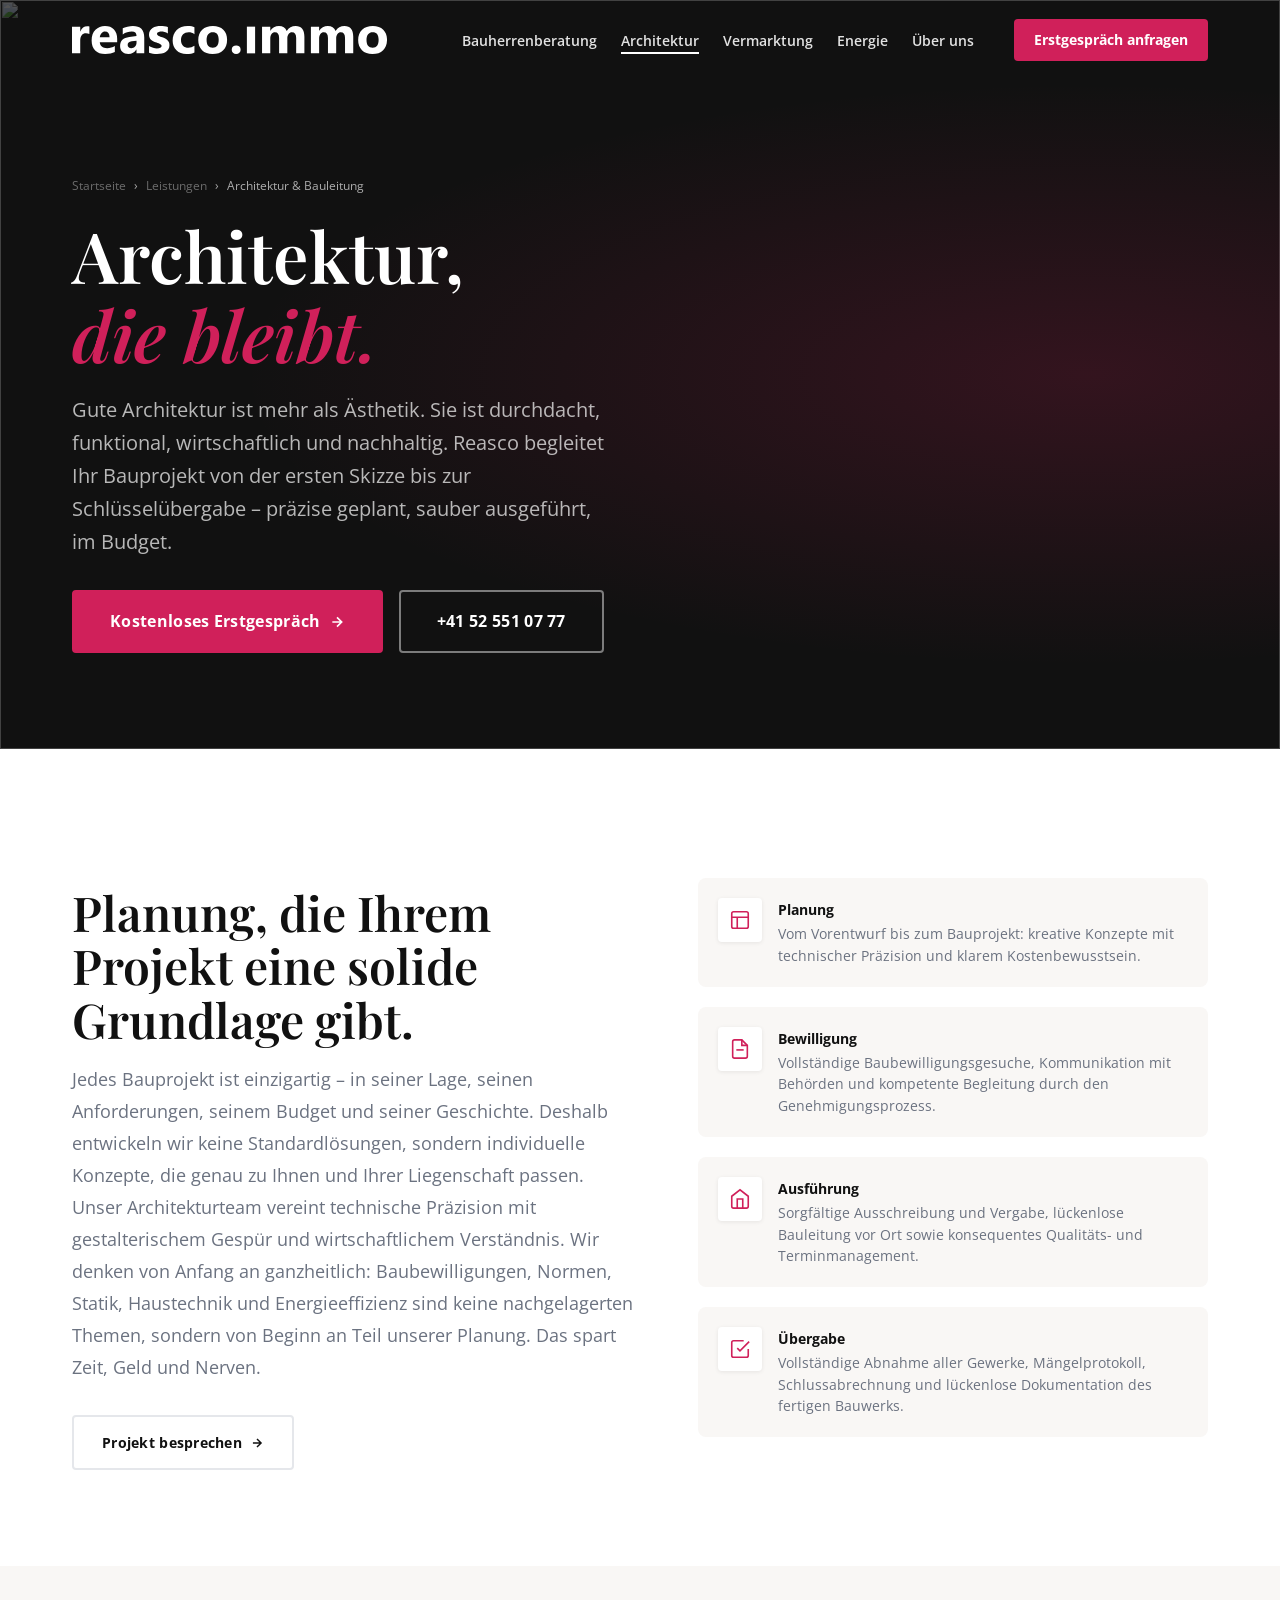
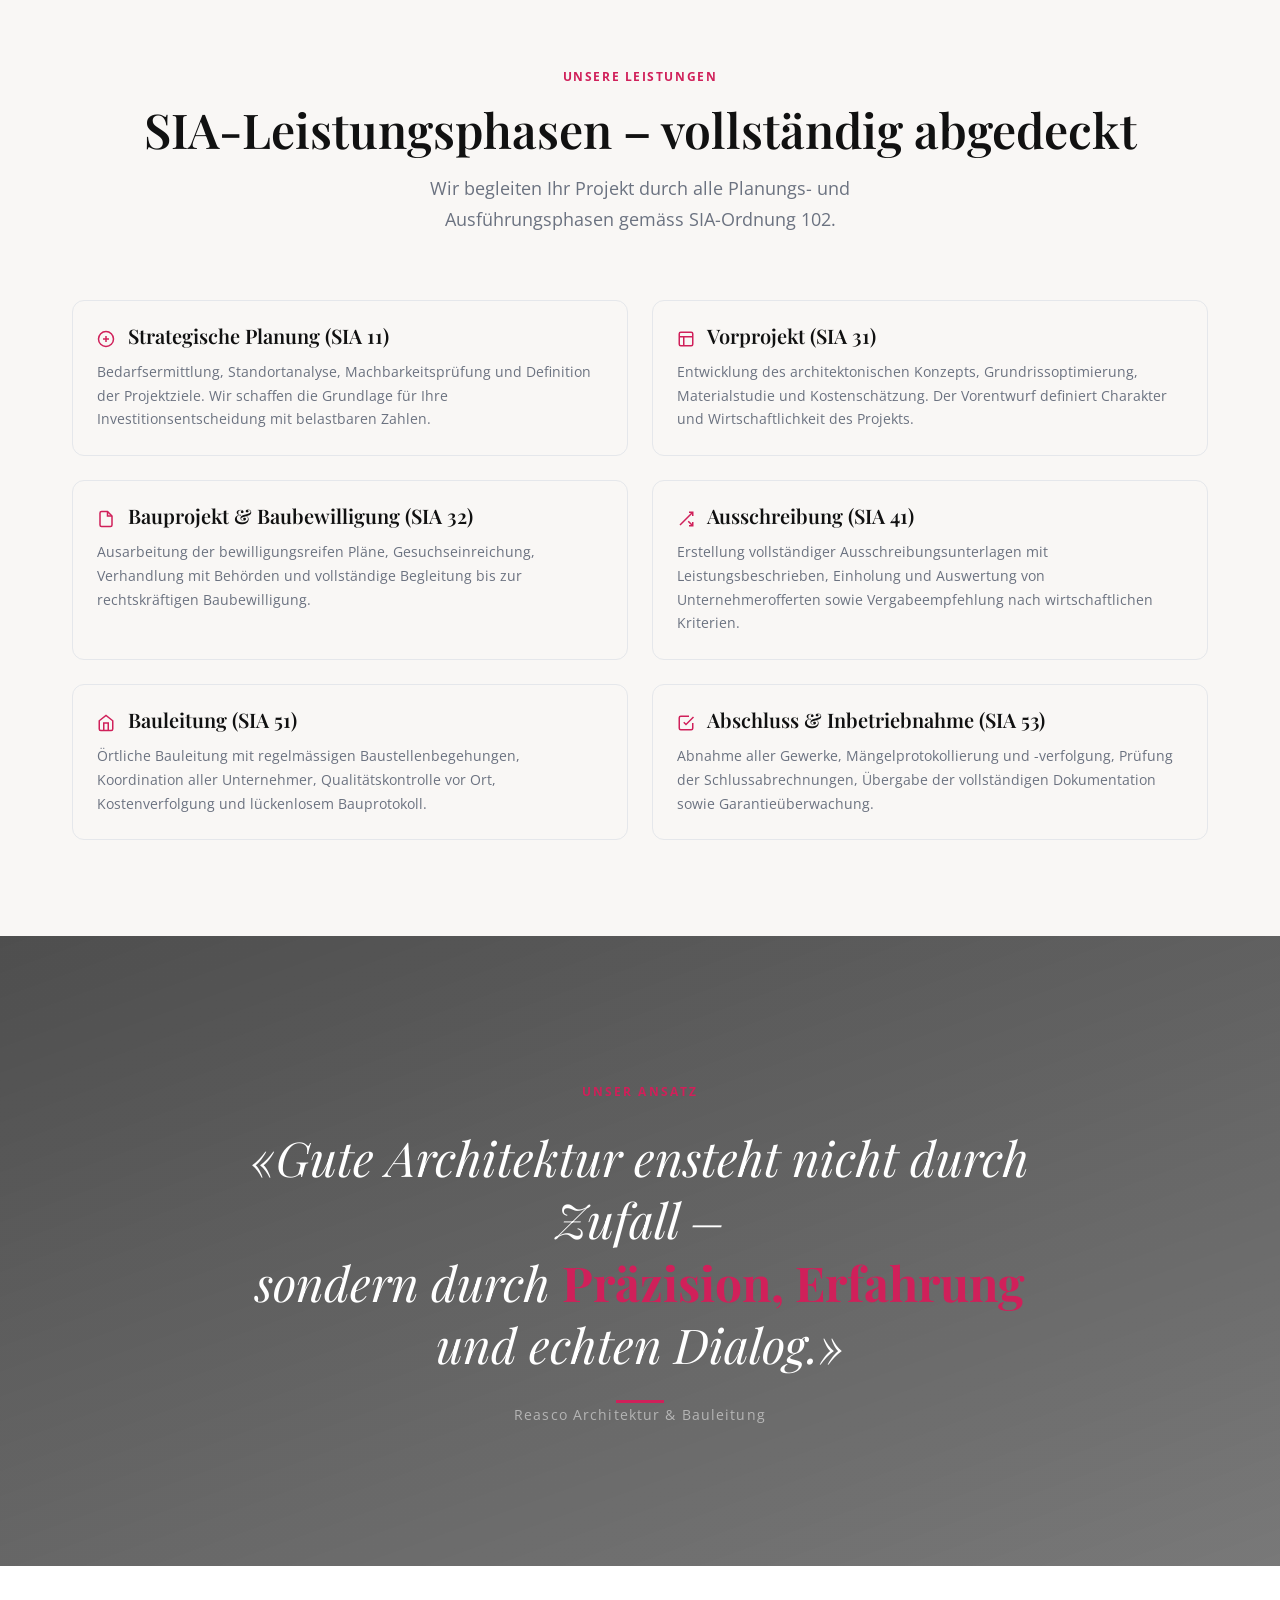
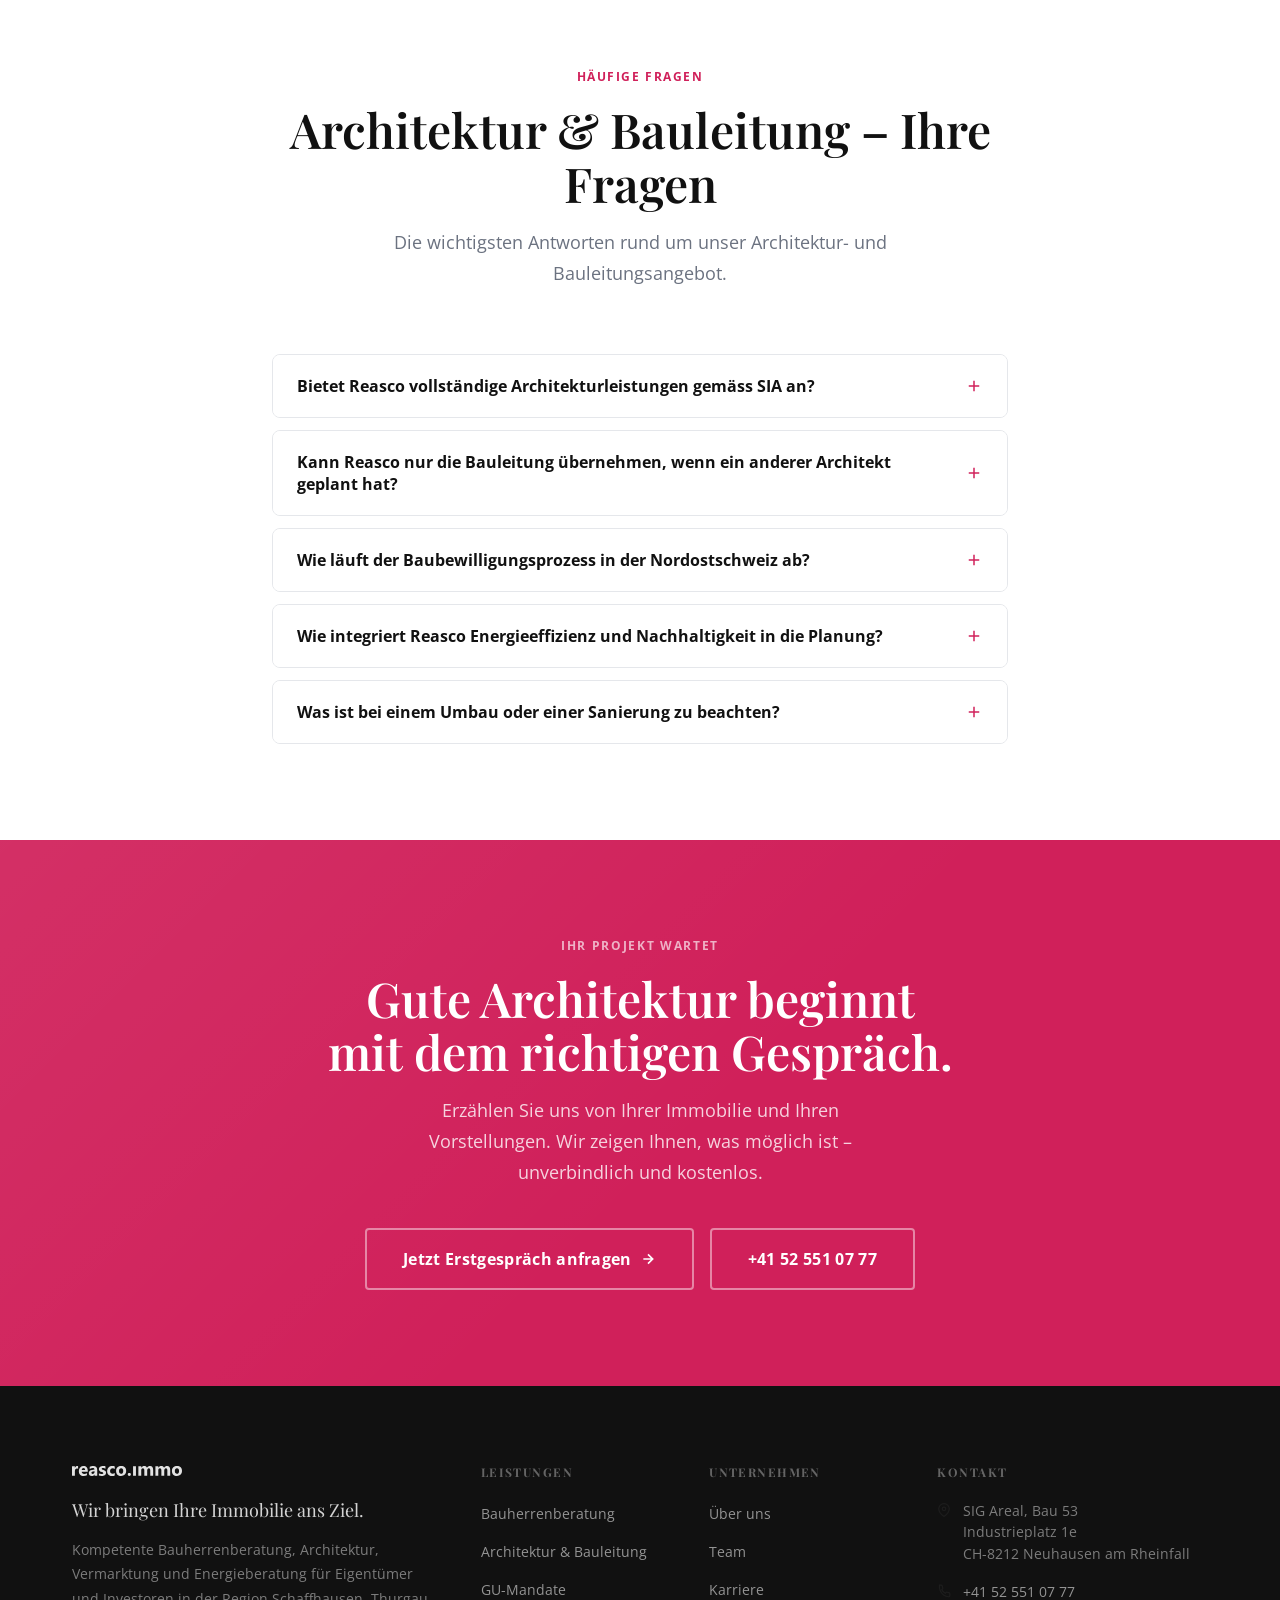
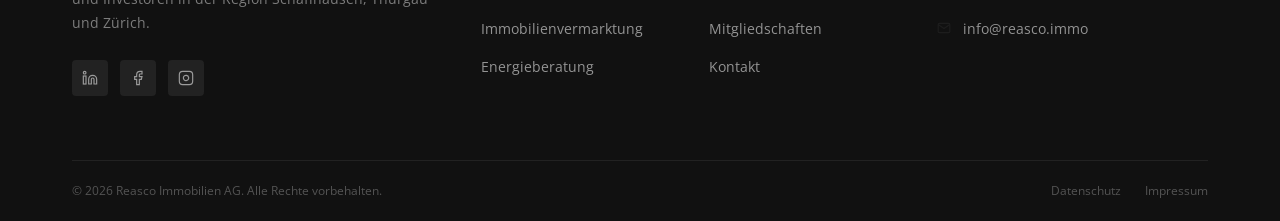
==== commit 17c57937: "feat: visuelles Upgrade – Bilder, Mood-Sections & Split-Layouts - Homepage: Mood-Quote, asymmetrisch" ====
--- a/architektur-bauleitung/index.html
+++ b/architektur-bauleitung/index.html
@@ -92,7 +92,11 @@
 <!-- ═══════════════════════════════════════════════════
      PAGE HERO
 ═══════════════════════════════════════════════════ -->
-<section class="page-hero" aria-labelledby="page-hero-heading">
+<section class="page-hero page-hero--image" aria-labelledby="page-hero-heading">
+  <div class="page-hero__bg">
+    <img src="https://images.unsplash.com/photo-1486325212027-8081e485255e?w=1600&auto=format&q=80"
+         alt="" loading="eager" width="1600" height="900" class="img-reveal">
+  </div>
   <div class="container">
     <div class="page-hero__inner">
       <nav class="page-hero__crumb" aria-label="Breadcrumb">
@@ -260,6 +264,23 @@
       </article>
 
     </div>
+  </div>
+</section>
+
+<!-- ═══════════════════════════════════════════════════
+     MOOD SECTION
+═══════════════════════════════════════════════════ -->
+<section class="mood-section" aria-label="Unser Ansatz">
+  <div class="mood-section__bg">
+    <img src="https://images.unsplash.com/photo-1497366216548-37526070297c?w=1600&auto=format&q=80"
+         alt="" loading="lazy" width="1600" height="900" class="img-reveal">
+  </div>
+  <div class="mood-section__overlay"></div>
+  <div class="mood-section__content reveal">
+    <span class="mood-section__label">Unser Ansatz</span>
+    <p class="mood-section__quote">«Gute Architektur ensteht nicht durch Zufall –<br>sondern durch <strong>Präzision, Erfahrung</strong> und echten Dialog.»</p>
+    <div class="mood-section__accent"></div>
+    <p class="mood-section__attr">Reasco Architektur &amp; Bauleitung</p>
   </div>
 </section>
 
--- a/assets/css/style.css
+++ b/assets/css/style.css
@@ -781,3 +781,433 @@
   .process-grid { grid-template-columns: 1fr; }
   .trust-strip__badges { gap: var(--space-4); }
 }
+
+/* ============================================================
+   VISUELLE AUFWERTUNG – Emotionale & grafische Erweiterungen
+   ============================================================ */
+
+/* ===== MOOD SECTION ===== */
+.mood-section {
+  position: relative;
+  min-height: 70vh;
+  display: flex;
+  align-items: center;
+  justify-content: center;
+  overflow: hidden;
+  text-align: center;
+}
+.mood-section__bg {
+  position: absolute;
+  inset: 0;
+  z-index: 0;
+  will-change: transform;
+}
+.mood-section__bg img {
+  width: 100%;
+  height: 100%;
+  object-fit: cover;
+  object-position: center;
+}
+.mood-section__overlay {
+  position: absolute;
+  inset: 0;
+  background: linear-gradient(160deg, rgba(10,10,10,.72) 0%, rgba(10,10,10,.55) 100%);
+  z-index: 1;
+}
+.mood-section__content {
+  position: relative;
+  z-index: 2;
+  max-width: 860px;
+  padding: var(--space-16) var(--space-8);
+  color: #fff;
+}
+.mood-section__label {
+  display: inline-block;
+  font-size: var(--text-xs);
+  font-weight: 700;
+  letter-spacing: .18em;
+  text-transform: uppercase;
+  color: var(--brand);
+  margin-bottom: var(--space-6);
+}
+.mood-section__quote {
+  font-family: var(--font-display);
+  font-size: clamp(1.75rem, 4vw, 3rem);
+  font-weight: 400;
+  font-style: italic;
+  color: #fff;
+  line-height: 1.3;
+  margin-bottom: var(--space-6);
+}
+.mood-section__quote strong {
+  font-weight: 700;
+  font-style: normal;
+  color: var(--brand);
+}
+.mood-section__attr {
+  font-size: var(--text-sm);
+  color: rgba(255,255,255,.5);
+  letter-spacing: .08em;
+}
+.mood-section__accent {
+  width: 48px;
+  height: 3px;
+  background: var(--brand);
+  margin: var(--space-5) auto 0;
+}
+
+/* ===== GALLERY GRID ===== */
+.gallery-section { padding: var(--space-24) 0; background: var(--bg-dark); }
+.gallery-section .section-heading { color: #fff; }
+.gallery-section .section-sub     { color: rgba(255,255,255,.55); }
+
+.gallery-grid {
+  display: grid;
+  grid-template-columns: 1.618fr 1fr;
+  grid-template-rows: auto auto;
+  gap: var(--space-4);
+}
+.gallery-item {
+  position: relative;
+  overflow: hidden;
+  border-radius: var(--radius-lg);
+  cursor: pointer;
+}
+.gallery-item--tall {
+  grid-row: span 2;
+  aspect-ratio: 3/4;
+}
+.gallery-item--wide { aspect-ratio: 16/9; }
+.gallery-item--sq   { aspect-ratio: 4/3; }
+.gallery-item img {
+  width: 100%;
+  height: 100%;
+  object-fit: cover;
+  transition: transform .7s cubic-bezier(.4,0,.2,1);
+}
+.gallery-item:hover img { transform: scale(1.06); }
+.gallery-item__overlay {
+  position: absolute;
+  inset: 0;
+  background: linear-gradient(0deg, rgba(10,10,10,.85) 0%, rgba(10,10,10,.1) 55%);
+  display: flex;
+  flex-direction: column;
+  justify-content: flex-end;
+  padding: var(--space-6);
+  opacity: 0;
+  transition: opacity var(--transition-slow);
+}
+.gallery-item:hover .gallery-item__overlay { opacity: 1; }
+.gallery-item__badge {
+  display: inline-block;
+  font-size: var(--text-xs);
+  font-weight: 700;
+  letter-spacing: .08em;
+  text-transform: uppercase;
+  color: #fff;
+  background: var(--brand);
+  padding: 3px 10px;
+  border-radius: var(--radius-full);
+  margin-bottom: var(--space-2);
+  width: fit-content;
+}
+.gallery-item__title {
+  font-family: var(--font-display);
+  font-size: var(--text-2xl);
+  color: #fff;
+  font-weight: 600;
+}
+.gallery-item__sub {
+  font-size: var(--text-sm);
+  color: rgba(255,255,255,.7);
+  margin-top: var(--space-1);
+}
+
+/* Always show overlay on touch devices */
+@media (hover: none) {
+  .gallery-item__overlay { opacity: 1; }
+}
+
+/* ===== SPLIT SECTION ===== */
+.split-section {
+  display: grid;
+  grid-template-columns: 1fr 1fr;
+  min-height: 600px;
+}
+.split-section--reverse .split__image { order: 2; }
+.split-section--reverse .split__content { order: 1; }
+.split__image {
+  position: relative;
+  overflow: hidden;
+}
+.split__image img {
+  width: 100%;
+  height: 100%;
+  object-fit: cover;
+  transition: transform var(--transition-slow);
+}
+.split-section:hover .split__image img { transform: scale(1.03); }
+.split__content {
+  display: flex;
+  flex-direction: column;
+  justify-content: center;
+  padding: var(--space-20) var(--space-16);
+  background: var(--bg);
+}
+.split__content--dark {
+  background: var(--dark);
+  color: rgba(255,255,255,.8);
+}
+.split__content--dark h2,
+.split__content--dark h3 { color: #fff; }
+.split__content--warm { background: var(--bg-warm); }
+.split__icon {
+  width: 64px;
+  height: 64px;
+  background: var(--brand-light);
+  border-radius: var(--radius-md);
+  display: flex;
+  align-items: center;
+  justify-content: center;
+  color: var(--brand);
+  margin-bottom: var(--space-6);
+}
+.split__content--dark .split__icon { background: rgba(208,32,90,.2); }
+.split__heading {
+  font-family: var(--font-display);
+  font-size: clamp(var(--text-3xl), 3.5vw, var(--text-5xl));
+  margin-bottom: var(--space-5);
+  line-height: 1.12;
+}
+.split__text {
+  font-size: var(--text-lg);
+  line-height: 1.78;
+  color: var(--muted);
+  margin-bottom: var(--space-8);
+}
+.split__content--dark .split__text { color: rgba(255,255,255,.6); }
+.split__bullets {
+  display: flex;
+  flex-direction: column;
+  gap: var(--space-3);
+  margin-bottom: var(--space-8);
+}
+.split__bullet {
+  display: flex;
+  align-items: flex-start;
+  gap: var(--space-3);
+  font-size: var(--text-base);
+  color: var(--muted);
+  line-height: 1.55;
+}
+.split__content--dark .split__bullet { color: rgba(255,255,255,.6); }
+.split__bullet-dot {
+  width: 20px;
+  height: 20px;
+  flex-shrink: 0;
+  background: var(--brand-light);
+  border-radius: 50%;
+  display: flex;
+  align-items: center;
+  justify-content: center;
+  margin-top: 2px;
+}
+.split__bullet-dot svg { color: var(--brand); }
+.split__content--dark .split__bullet-dot { background: rgba(208,32,90,.25); }
+
+/* ===== DECORATIVE ORB ===== */
+.decorative-orb {
+  position: absolute;
+  border-radius: 50%;
+  pointer-events: none;
+  z-index: 0;
+  filter: blur(80px);
+  opacity: .45;
+}
+.decorative-orb--brand { background: var(--brand); }
+.decorative-orb--warm  { background: #f5c4d2; }
+
+/* ===== SERVICE CARD – Background Number ===== */
+.service-card { position: relative; }
+.service-card__bg-num {
+  position: absolute;
+  top: var(--space-4);
+  right: var(--space-5);
+  font-family: var(--font-display);
+  font-size: 5rem;
+  font-weight: 700;
+  color: var(--border);
+  line-height: 1;
+  pointer-events: none;
+  user-select: none;
+  transition: color var(--transition-base);
+}
+.service-card:hover .service-card__bg-num { color: var(--brand-light); }
+
+/* ===== STATS BAR – mit Hintergrundbild ===== */
+.stats-bar {
+  position: relative;
+  overflow: hidden;
+}
+.stats-bar__bg {
+  position: absolute;
+  inset: 0;
+  z-index: 0;
+}
+.stats-bar__bg img {
+  width: 100%;
+  height: 100%;
+  object-fit: cover;
+  opacity: .12;
+}
+.stats-bar .container { position: relative; z-index: 1; }
+
+/* ===== PAGE HERO – mit Hintergrundbild ===== */
+.page-hero--image {
+  background: var(--dark);
+  padding: calc(var(--nav-height) + var(--space-24)) 0 var(--space-24);
+}
+.page-hero--image .page-hero__bg {
+  position: absolute;
+  inset: 0;
+  z-index: 0;
+}
+.page-hero--image .page-hero__bg img {
+  width: 100%;
+  height: 100%;
+  object-fit: cover;
+  opacity: .28;
+}
+.page-hero--image .page-hero__inner { position: relative; z-index: 1; max-width: 720px; }
+
+/* ===== LARGE TESTIMONIAL ===== */
+.testimonial-large {
+  padding: var(--space-24) 0;
+  background: var(--dark);
+  text-align: center;
+  position: relative;
+  overflow: hidden;
+}
+.testimonial-large__bg-quote {
+  position: absolute;
+  top: -40px;
+  left: 50%;
+  transform: translateX(-50%);
+  font-family: var(--font-display);
+  font-size: 20rem;
+  color: rgba(255,255,255,.03);
+  line-height: 1;
+  pointer-events: none;
+  user-select: none;
+}
+.testimonial-large__content {
+  position: relative;
+  z-index: 1;
+  max-width: 800px;
+  margin: 0 auto;
+}
+.testimonial-large__text {
+  font-family: var(--font-display);
+  font-size: clamp(var(--text-2xl), 3.5vw, var(--text-4xl));
+  font-style: italic;
+  color: #fff;
+  line-height: 1.4;
+  margin-bottom: var(--space-8);
+}
+.testimonial-large__stars { color: #F59E0B; font-size: var(--text-lg); margin-bottom: var(--space-6); }
+.testimonial-large__author {
+  display: flex;
+  align-items: center;
+  justify-content: center;
+  gap: var(--space-4);
+}
+.testimonial-large__avatar {
+  width: 56px;
+  height: 56px;
+  border-radius: 50%;
+  border: 2px solid var(--brand);
+  overflow: hidden;
+  background: var(--brand-light);
+  display: flex;
+  align-items: center;
+  justify-content: center;
+  font-weight: 700;
+  color: var(--brand);
+  font-size: var(--text-lg);
+}
+.testimonial-large__name { font-weight: 700; color: #fff; margin-bottom: 2px; }
+.testimonial-large__role { font-size: var(--text-sm); color: rgba(255,255,255,.45); }
+
+/* ===== IMAGE FADE-IN ===== */
+.img-reveal {
+  opacity: 0;
+  transition: opacity .8s ease;
+}
+.img-reveal.is-loaded { opacity: 1; }
+
+/* ===== CTA BANNER – mit Hintergrundbild ===== */
+.cta-banner {
+  position: relative;
+}
+.cta-banner__bg {
+  position: absolute;
+  inset: 0;
+  z-index: 0;
+}
+.cta-banner__bg img {
+  width: 100%;
+  height: 100%;
+  object-fit: cover;
+  opacity: .15;
+}
+.cta-banner > .container { position: relative; z-index: 1; }
+
+/* ===== REGION STRIP ===== */
+.region-strip {
+  padding: var(--space-12) 0;
+  background: var(--bg-warm);
+  border-top: 1px solid var(--border);
+  border-bottom: 1px solid var(--border);
+}
+.region-strip__inner {
+  display: flex;
+  align-items: center;
+  justify-content: center;
+  gap: var(--space-12);
+  flex-wrap: wrap;
+}
+.region-item {
+  display: flex;
+  align-items: center;
+  gap: var(--space-3);
+  font-size: var(--text-sm);
+  font-weight: 600;
+  color: var(--muted);
+}
+.region-item__dot {
+  width: 8px;
+  height: 8px;
+  background: var(--brand);
+  border-radius: 50%;
+}
+
+/* ===== RESPONSIVE ADDITIONS ===== */
+@media (max-width: 1024px) {
+  .split-section { grid-template-columns: 1fr; min-height: auto; }
+  .split-section--reverse .split__image,
+  .split-section--reverse .split__content { order: unset; }
+  .split__image { aspect-ratio: 16/9; }
+  .split__content { padding: var(--space-12) var(--space-8); }
+  .gallery-grid { grid-template-columns: 1fr 1fr; }
+  .gallery-item--tall { grid-row: auto; aspect-ratio: 16/9; }
+}
+@media (max-width: 768px) {
+  .mood-section { min-height: 50vh; }
+  .gallery-grid { grid-template-columns: 1fr; }
+  .gallery-item--tall,
+  .gallery-item--wide,
+  .gallery-item--sq { aspect-ratio: 16/9; }
+  .split__content { padding: var(--space-10) var(--space-6); }
+  .split__heading { font-size: var(--text-3xl); }
+  .region-strip__inner { gap: var(--space-6); }
+}
